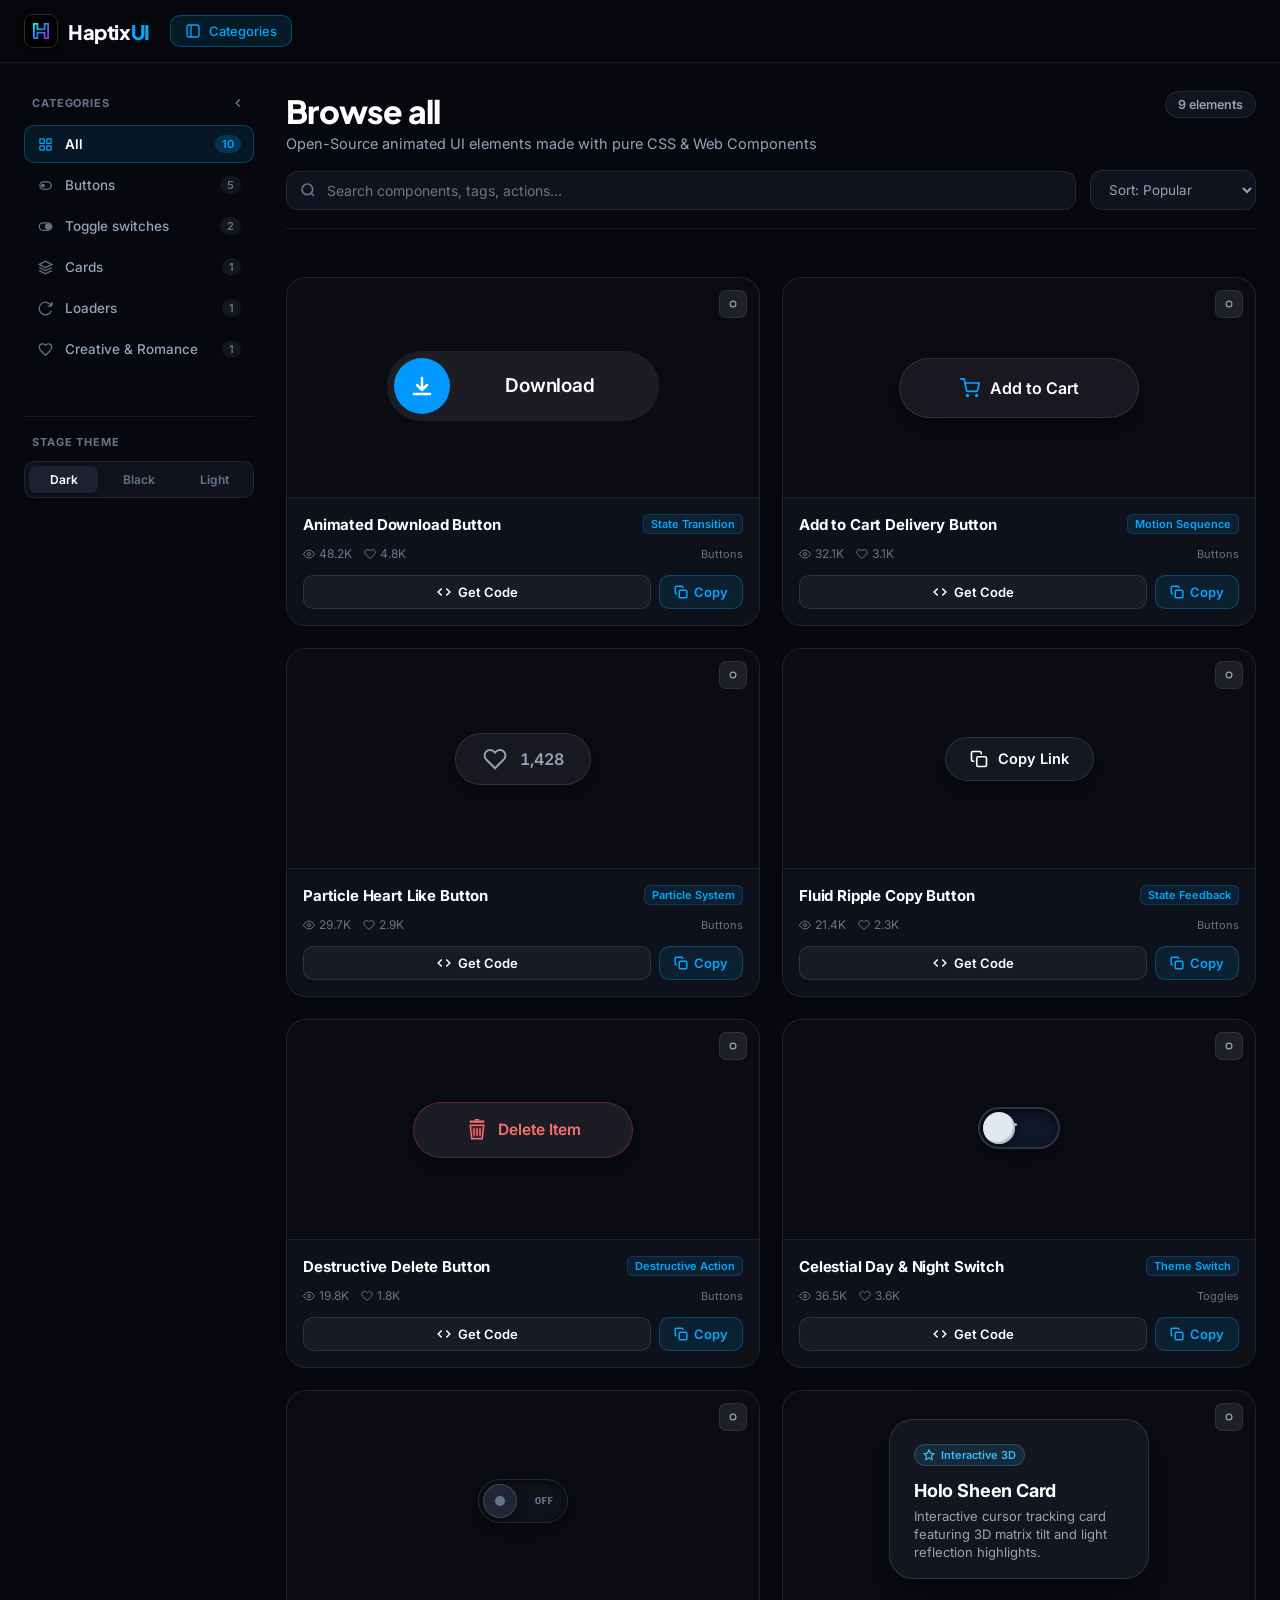
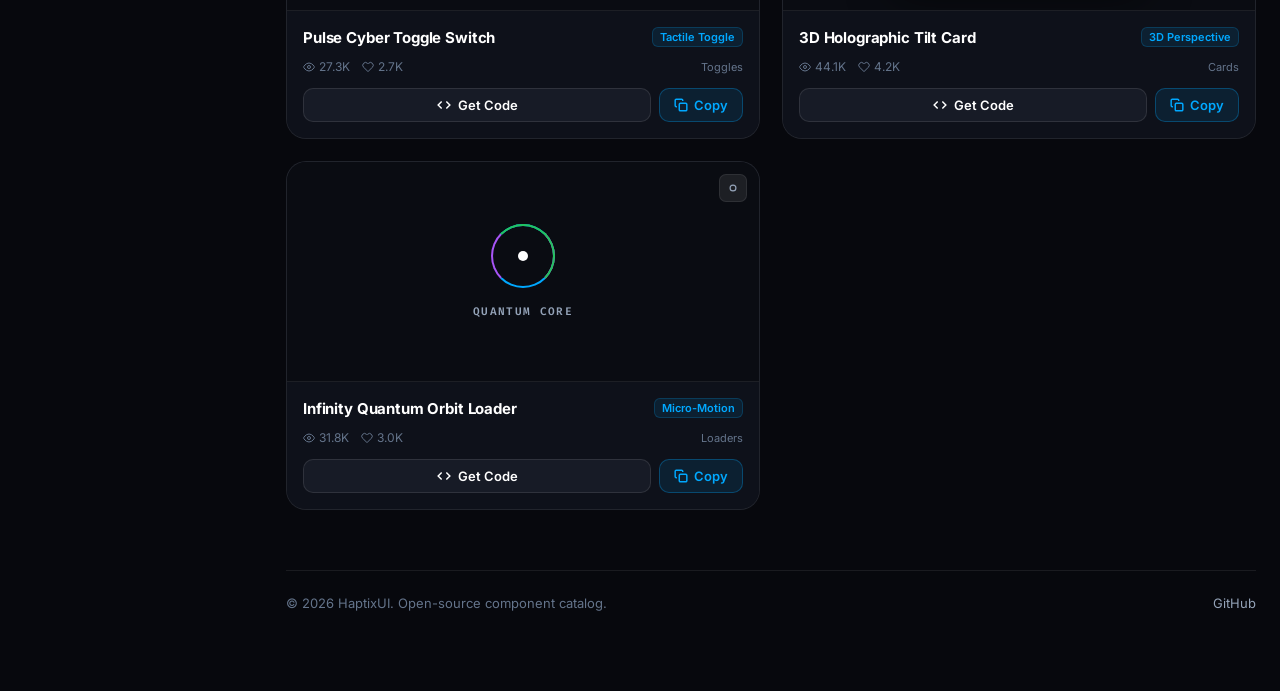
==== index.html @ 9272fff5 "Add String Confession component & LOVE trigger to index.html" ====
<!DOCTYPE html>
<html lang="en">
<head>
  <meta charset="UTF-8">
  <meta name="viewport" content="width=1280">
  <title>HaptixUI | Interactive Micro-Interactions &amp; UI Components</title>
  <meta name="description" content="Open-source production-ready micro-interactions and animated UI elements built with pure HTML, CSS, and Web Components.">

  <!-- Favicon / Brand Icon -->
  <link rel="icon" type="image/jpeg" href="haptixui_logo.jpg">
  <link rel="apple-touch-icon" href="haptixui_logo.jpg">

  <!-- Core CSS -->
  <link rel="stylesheet" href="style.css">
</head>
<body>
  <!-- App Header / Navbar with Modern Mega Dropdown -->
  <header class="app-navbar" id="appNavbar">
    <div class="nav-container">
      <!-- Left: Logo & Dropdown -->
      <div class="nav-left">
        <a href="./" class="brand-logo" aria-label="HaptixUI Home">
          <div class="logo-badge">
            <img src="haptixui_logo.jpg" alt="HaptixUI Logo" class="brand-logo-img">
          </div>
          <span class="brand-name">Haptix<span>UI</span></span>
        </a>

        <!-- Categories Sidebar Toggle Button -->
        <button class="nav-sidebar-toggle-btn active" id="sidebarToggleBtn" title="Toggle Categories Sidebar (Ctrl+B)" aria-label="Toggle Categories Sidebar" aria-pressed="true">
          <svg class="toggle-icon-sidebar" width="16" height="16" viewBox="0 0 24 24" fill="none" stroke="currentColor" stroke-width="2">
            <rect x="3" y="3" width="18" height="18" rx="3"></rect>
            <line x1="9" y1="3" x2="9" y2="21"></line>
          </svg>
          <span>Categories</span>
        </button>

      </div>
    </div>
  </header>

  <!-- Responsive App Layout (Sidebar + Main Content) -->
  <div class="app-layout" id="appLayout">
    <!-- Floating Edge Button to Unhide Categories when Sidebar is Collapsed -->
    <button class="sidebar-expand-float-btn" id="sidebarExpandFloatBtn" title="Show Categories (Ctrl+B)" aria-label="Show Categories">
      <svg width="15" height="15" viewBox="0 0 24 24" fill="none" stroke="currentColor" stroke-width="2">
        <rect x="3" y="3" width="18" height="18" rx="3"></rect>
        <line x1="9" y1="3" x2="9" y2="21"></line>
      </svg>
      <span>Categories</span>
    </button>

    <!-- Left Sidebar (Desktop Fixed Sticky / Mobile Touch Horizontal Strip) -->
    <aside class="app-sidebar" id="appSidebar">
      <div class="sidebar-sticky-wrap">
        <!-- Section: Categories Navigation with SVG Icons -->
        <div class="sidebar-section">
          <div class="sidebar-heading-row">
            <span class="sidebar-heading">CATEGORIES</span>
            <button class="sidebar-collapse-btn" id="sidebarCollapseBtn" title="Hide Sidebar (Ctrl+B)" aria-label="Hide Sidebar">
              <svg width="14" height="14" viewBox="0 0 24 24" fill="none" stroke="currentColor" stroke-width="2.5">
                <polyline points="15 18 9 12 15 6"></polyline>
              </svg>
            </button>
          </div>
          <nav class="sidebar-nav" role="tablist">
            <button class="sidebar-nav-item active" data-category="All" role="tab">
              <span class="item-icon">
                <svg width="15" height="15" viewBox="0 0 24 24" fill="none" stroke="currentColor" stroke-width="2">
                  <rect x="3" y="3" width="7" height="7" rx="1"></rect>
                  <rect x="14" y="3" width="7" height="7" rx="1"></rect>
                  <rect x="14" y="14" width="7" height="7" rx="1"></rect>
                  <rect x="3" y="14" width="7" height="7" rx="1"></rect>
                </svg>
              </span>
              <span class="item-label">All</span>
              <span class="item-count">10</span>
            </button>
            <button class="sidebar-nav-item" data-category="Buttons" role="tab">
              <span class="item-icon">
                <svg width="15" height="15" viewBox="0 0 24 24" fill="none" stroke="currentColor" stroke-width="2">
                  <rect x="3" y="6" width="18" height="12" rx="6"></rect>
                  <circle cx="8" cy="12" r="2" fill="currentColor"></circle>
                </svg>
              </span>
              <span class="item-label">Buttons</span>
              <span class="item-count">5</span>
            </button>
            <button class="sidebar-nav-item" data-category="Toggles" role="tab">
              <span class="item-icon">
                <svg width="15" height="15" viewBox="0 0 24 24" fill="none" stroke="currentColor" stroke-width="2">
                  <rect x="2" y="6" width="20" height="12" rx="6"></rect>
                  <circle cx="16" cy="12" r="4" fill="currentColor"></circle>
                </svg>
              </span>
              <span class="item-label">Toggle switches</span>
              <span class="item-count">2</span>
            </button>
            <button class="sidebar-nav-item" data-category="Cards" role="tab">
              <span class="item-icon">
                <svg width="15" height="15" viewBox="0 0 24 24" fill="none" stroke="currentColor" stroke-width="2">
                  <polygon points="12 2 2 7 12 12 22 7 12 2"></polygon>
                  <polyline points="2 17 12 22 22 17"></polyline>
                  <polyline points="2 12 12 17 22 12"></polyline>
                </svg>
              </span>
              <span class="item-label">Cards</span>
              <span class="item-count">1</span>
            </button>
            <button class="sidebar-nav-item" data-category="Loaders" role="tab">
              <span class="item-icon">
                <svg width="15" height="15" viewBox="0 0 24 24" fill="none" stroke="currentColor" stroke-width="2">
                  <path d="M21.5 2v6h-6"></path>
                  <path d="M21.34 15.57a10 10 0 1 1-.57-8.38l5.67-5.67"></path>
                </svg>
              </span>
              <span class="item-label">Loaders</span>
              <span class="item-count">1</span>
            </button>
            <button class="sidebar-nav-item" data-category="Creative" role="tab">
              <span class="item-icon">
                <svg width="15" height="15" viewBox="0 0 24 24" fill="none" stroke="currentColor" stroke-width="2">
                  <path d="M12 21.35l-1.45-1.32C5.4 15.36 2 12.28 2 8.5 2 5.42 4.42 3 7.5 3c1.74 0 3.41.81 4.5 2.09C13.09 3.81 14.76 3 16.5 3 19.58 3 22 5.42 22 8.5c0 3.78-3.4 6.86-8.55 11.54L12 21.35z"></path>
                </svg>
              </span>
              <span class="item-label">Creative &amp; Romance</span>
              <span class="item-count">1</span>
            </button>
          </nav>
        </div>

        <!-- Section: Stage Background Switcher -->
        <div class="sidebar-section">
          <div class="sidebar-heading">STAGE THEME</div>
          <div class="theme-switch-group">
            <button class="theme-pill-btn active" data-theme="dark" title="Dark Slate Stage">Dark</button>
            <button class="theme-pill-btn" data-theme="black" title="AMOLED Pitch Black Stage">Black</button>
            <button class="theme-pill-btn" data-theme="light" title="Light Canvas Stage">Light</button>
          </div>
        </div>
      </div>
    </aside>

    <!-- Main Content Area -->
    <main class="app-main">
      <!-- Browse Header -->
      <section class="browse-header">
        <div class="browse-title-row">
          <div>
            <h1 class="browse-title" id="browseCategoryTitle">Browse all</h1>
            <p class="browse-subtitle" id="browseSubtitle">Open-Source animated UI elements made with pure CSS &amp; Web Components</p>
          </div>
          <div class="browse-count-badge" id="browseCountBadge">9 elements</div>
        </div>

        <!-- Filter & Search Toolbar -->
        <div class="browse-toolbar">
          <!-- Search input with shortcut hint -->
          <div class="search-field">
            <svg class="search-icon" width="16" height="16" viewBox="0 0 24 24" fill="none" stroke="currentColor" stroke-width="2.5">
              <circle cx="11" cy="11" r="8"></circle>
              <line x1="21" y1="21" x2="16.65" y2="16.65"></line>
            </svg>
            <input 
              type="text" 
              id="searchInput" 
              class="search-input" 
              placeholder="Search components, tags, actions..."
              autocomplete="off"
            >
            <button class="search-clear-btn" id="searchClearBtn" aria-label="Clear search">×</button>
          </div>

          <!-- Sort dropdown -->
          <div class="sort-wrapper">
            <select class="sort-select" id="sortSelect" aria-label="Sort components">
              <option value="popular">Sort: Popular</option>
              <option value="name">Sort: Name A-Z</option>
              <option value="views">Sort: Most Viewed</option>
            </select>
          </div>
        </div>
      </section>

      <!-- Components Showcase Grid -->
      <section class="components-grid" id="componentsGrid" aria-label="Component gallery">
        <!-- Injected dynamically by main.js -->
      </section>

      <!-- Clean Minimal Footer -->
      <footer class="app-footer">
        <div>&copy; 2026 HaptixUI. Open-source component catalog.</div>
        <div class="footer-links">
          <a href="https://github.com/HaptixUI/haptixui" target="_blank" rel="noopener">GitHub</a>
        </div>
      </footer>
    </main>
  </div>

  <!-- Inspector Modal (Code & Live Device Preview) -->
  <div class="modal-backdrop" id="modalBackdrop" role="dialog" aria-modal="true" aria-labelledby="modalTitle">
    <div class="modal-dialog">
      <div class="modal-header">
        <div class="modal-title-box">
          <h2 class="modal-title" id="modalTitle">Component Name</h2>
          <span class="comp-badge" id="modalBadge">Interactive</span>
        </div>
        <button class="modal-close" id="modalCloseBtn" aria-label="Close modal">
          <svg width="18" height="18" viewBox="0 0 24 24" fill="none" stroke="currentColor" stroke-width="2.5">
            <line x1="18" y1="6" x2="6" y2="18"></line>
            <line x1="6" y1="6" x2="18" y2="18"></line>
          </svg>
        </button>
      </div>

      <div class="modal-content-grid">
        <!-- Left: Interactive Preview Canvas -->
        <div class="modal-preview-pane">
          <div style="position: absolute; top: 16px; left: 20px; display: flex; gap: 8px;">
            <button class="stage-btn" id="modalStageThemeBtn" title="Toggle Canvas Background (Dark / Light)">
              <svg width="15" height="15" viewBox="0 0 24 24" fill="none" stroke="currentColor" stroke-width="2">
                <circle cx="12" cy="12" r="5"></circle>
              </svg>
            </button>
          </div>

          <div class="modal-preview-stage" id="modalPreviewStage">
            <!-- Dynamic Component Placed Here -->
          </div>
        </div>

        <!-- Right: Code Tabs & Copy Action -->
        <div class="modal-code-pane">
          <div class="modal-tabs">
            <div class="tab-list">
              <button class="tab-btn active" data-tab="html">HTML</button>
              <button class="tab-btn" data-tab="css">CSS</button>
              <button class="tab-btn" data-tab="js">JS</button>
            </div>
            <button class="code-copy-action" id="modalCopyBtn">
              <svg width="14" height="14" viewBox="0 0 24 24" fill="none" stroke="currentColor" stroke-width="2.5">
                <rect x="9" y="9" width="13" height="13" rx="2" ry="2"></rect>
                <path d="M5 15H4a2 2 0 0 1-2-2V4a2 2 0 0 1 2-2h9a2 2 0 0 1 2 2v1"></path>
              </svg>
              <span>Copy Code</span>
            </button>
          </div>

          <div class="modal-code-body">
            <pre><code id="modalCodeSnippet"></code></pre>
          </div>
        </div>
      </div>
    </div>
  </div>

  <!-- Toast Notification -->
  <div class="toast-msg" id="toast">
    <svg width="18" height="18" viewBox="0 0 24 24" fill="none" stroke="#10b981" stroke-width="2.5">
      <polyline points="20 6 9 17 4 12"></polyline>
    </svg>
    <span id="toastText">Code copied to clipboard!</span>
  </div>

  <!-- Scripts -->
  <script type="module" src="components.js"></script>
  <script type="module" src="main.js"></script>
</body>
</html>
---- style.css ----
/* ==========================================================================
   HAPTIXUI - DESIGN SYSTEM & COMPONENT LIBRARY
   Modern Architectural Aesthetic with Responsive Micro-Interactions
   ========================================================================== */

@import url('https://fonts.googleapis.com/css2?family=Fira+Code:wght@400;500;600&family=Inter:wght@400;500;600;700&family=Plus+Jakarta+Sans:wght@700;800&display=swap');
@import url('components.css');

:root {
  --bg-dark: #07080d;
  --bg-card: #0e111a;
  --bg-card-hover: #131724;
  --bg-stage-dark: #0a0c12;
  --bg-stage-black: #000000;
  --border-subtle: rgba(255, 255, 255, 0.08);
  --border-glow: rgba(0, 168, 255, 0.35);
  --accent-cyan: #00a8ff;
  --accent-purple: #a855f7;
  --accent-rose: #ff2a6d;
  --accent-emerald: #10b981;
  --text-primary: #f8fafc;
  --text-secondary: #94a3b8;
  --text-muted: #64748b;
  --font-main: 'Inter', -apple-system, BlinkMacSystemFont, sans-serif;
  --font-display: 'Plus Jakarta Sans', sans-serif;
  --font-code: 'Fira Code', monospace;
  --ease: cubic-bezier(0.4, 0, 0.2, 1);
  --spring: cubic-bezier(0.34, 1.56, 0.64, 1);
}

* {
  box-sizing: border-box;
  margin: 0;
  padding: 0;
}

/* Custom Clean Scrollbar */
html {
  scrollbar-width: thin;
  scrollbar-color: rgba(255, 255, 255, 0.18) var(--bg-dark);
}

::-webkit-scrollbar {
  width: 8px;
  height: 8px;
}

::-webkit-scrollbar-track {
  background: var(--bg-dark);
}

::-webkit-scrollbar-thumb {
  background: rgba(255, 255, 255, 0.18);
  border-radius: 9999px;
  border: 2px solid var(--bg-dark);
}

::-webkit-scrollbar-thumb:hover {
  background: var(--accent-cyan);
}

body {
  background-color: var(--bg-dark);
  color: var(--text-primary);
  font-family: var(--font-main);
  min-height: 100vh;
  min-width: 1200px;
  -webkit-font-smoothing: antialiased;
  -moz-osx-font-smoothing: grayscale;
  overflow-x: auto;
}

/* --------------------------------------------------------------------------
   NAVBAR & MEGA MENU
   -------------------------------------------------------------------------- */
.app-navbar {
  position: sticky;
  top: 0;
  z-index: 100;
  background: rgba(7, 8, 13, 0.92);
  backdrop-filter: blur(16px);
  border-bottom: 1px solid var(--border-subtle);
  width: 100%;
}

.nav-container {
  max-width: 1440px;
  margin: 0 auto;
  padding: 14px 24px;
  display: flex;
  align-items: center;
}

.nav-left {
  display: flex;
  align-items: center;
  gap: 20px;
}

.brand-logo {
  display: flex;
  align-items: center;
  gap: 10px;
  text-decoration: none;
  color: var(--text-primary);
}

.logo-badge {
  width: 34px;
  height: 34px;
  border-radius: 9px;
  background: #000000;
  border: 1.5px solid rgba(255, 255, 255, 0.18);
  display: flex;
  align-items: center;
  justify-content: center;
  overflow: hidden;
  box-shadow: 0 4px 14px rgba(0, 0, 0, 0.6);
}

.brand-logo-img {
  width: 100%;
  height: 100%;
  object-fit: cover;
  display: block;
}

.brand-name {
  font-family: var(--font-display);
  font-size: 20px;
  font-weight: 800;
  letter-spacing: -0.02em;
}

.brand-name span {
  color: var(--accent-cyan);
}

/* Mega Menu Dropdown Trigger */
.mega-menu-wrapper {
  position: relative;
}



/* Navbar Categories Sidebar Toggle Button */
.nav-sidebar-toggle-btn {
  display: inline-flex;
  align-items: center;
  gap: 8px;
  background: rgba(255, 255, 255, 0.04);
  border: 1px solid var(--border-subtle);
  border-radius: 10px;
  padding: 7px 14px;
  color: var(--text-secondary);
  font-family: inherit;
  font-size: 13px;
  font-weight: 500;
  cursor: pointer;
  transition: all 0.2s ease;
}

.nav-sidebar-toggle-btn:hover {
  background: rgba(255, 255, 255, 0.08);
  color: #ffffff;
  border-color: rgba(255, 255, 255, 0.18);
}

.nav-sidebar-toggle-btn.active {
  background: rgba(0, 168, 255, 0.12);
  border-color: rgba(0, 168, 255, 0.35);
  color: var(--accent-cyan);
}

.nav-sidebar-toggle-btn svg {
  color: currentColor;
}

/* --------------------------------------------------------------------------
   RESPONSIVE TWO-COLUMN APP LAYOUT & STICKY SIDEBAR
   -------------------------------------------------------------------------- */
.app-layout {
  max-width: 1440px;
  margin: 0 auto;
  padding: 28px 24px 80px 24px;
  display: flex;
  gap: 32px;
  align-items: flex-start;
  position: relative;
  transition: padding 0.28s var(--ease);
}

/* Left Sticky Sidebar - LOCKED STICKY AS USER SCROLLS */
.app-sidebar {
  width: 230px;
  flex-shrink: 0;
  position: sticky;
  top: 76px;
  align-self: flex-start;
  max-height: calc(100vh - 90px);
  overflow-y: auto;
  overflow-x: hidden;
  scrollbar-width: thin;
  scrollbar-color: rgba(255, 255, 255, 0.12) transparent;
  z-index: 50;
  transition: width 0.28s var(--ease), opacity 0.22s var(--ease), transform 0.28s var(--ease), margin 0.28s var(--ease);
}

.app-sidebar::-webkit-scrollbar {
  width: 4px;
}

.app-sidebar::-webkit-scrollbar-thumb {
  background: rgba(255, 255, 255, 0.12);
  border-radius: 4px;
}

/* Collapsed State for Left Sidebar */
.app-layout.sidebar-collapsed .app-sidebar {
  width: 0;
  opacity: 0;
  visibility: hidden;
  transform: translateX(-16px);
  margin-right: -32px;
  pointer-events: none;
  overflow: hidden;
}

/* Floating Expand Button when Sidebar is Collapsed */
.sidebar-expand-float-btn {
  position: fixed;
  left: 20px;
  bottom: 24px;
  display: none;
  align-items: center;
  gap: 8px;
  background: #11141e;
  border: 1px solid rgba(0, 168, 255, 0.35);
  box-shadow: 0 10px 25px rgba(0, 0, 0, 0.75);
  color: var(--accent-cyan);
  padding: 9px 16px;
  border-radius: 9999px;
  font-family: inherit;
  font-size: 13px;
  font-weight: 600;
  cursor: pointer;
  z-index: 90;
  transition: all 0.2s ease;
  backdrop-filter: blur(12px);
}

.sidebar-expand-float-btn:hover {
  background: rgba(0, 168, 255, 0.15);
  border-color: var(--accent-cyan);
  transform: translateY(-2px);
  box-shadow: 0 14px 30px rgba(0, 0, 0, 0.85);
}

.app-layout.sidebar-collapsed .sidebar-expand-float-btn {
  display: inline-flex;
  animation: fadeInFloat 0.25s ease forwards;
}

@keyframes fadeInFloat {
  from {
    opacity: 0;
    transform: translateY(8px);
  }
  to {
    opacity: 1;
    transform: translateY(0);
  }
}

.sidebar-sticky-wrap {
  display: flex;
  flex-direction: column;
  gap: 24px;
}

.sidebar-section {
  display: flex;
  flex-direction: column;
}

.sidebar-section:not(:first-child) {
  margin-top: 24px;
  padding-top: 18px;
  border-top: 1px solid var(--border-subtle);
}

.sidebar-heading {
  font-size: 11px;
  font-weight: 700;
  letter-spacing: 0.08em;
  color: var(--text-muted);
  display: block;
  margin-bottom: 12px;
  padding: 0 4px 0 8px;
  text-transform: uppercase;
}

.sidebar-heading-row {
  display: flex;
  align-items: center;
  justify-content: space-between;
  margin-bottom: 10px;
  padding: 0 4px 0 0;
}

.sidebar-heading-row .sidebar-heading {
  margin-bottom: 0;
}

.sidebar-collapse-btn {
  display: flex;
  align-items: center;
  justify-content: center;
  width: 24px;
  height: 24px;
  border-radius: 6px;
  background: transparent;
  border: 1px solid transparent;
  color: var(--text-muted);
  cursor: pointer;
  transition: all 0.18s ease;
}

.sidebar-collapse-btn:hover {
  background: rgba(255, 255, 255, 0.08);
  color: #ffffff;
  border-color: rgba(255, 255, 255, 0.12);
}

.sidebar-nav {
  display: flex;
  flex-direction: column;
  gap: 3px;
}

.sidebar-nav-item {
  display: flex;
  align-items: center;
  gap: 12px;
  padding: 9px 12px;
  border-radius: 10px;
  background: transparent;
  border: 1px solid transparent;
  color: var(--text-secondary);
  font-family: inherit;
  font-size: 13.5px;
  font-weight: 500;
  cursor: pointer;
  text-align: left;
  transition: all 0.18s ease;
  width: 100%;
}

.sidebar-nav-item:hover {
  background: rgba(255, 255, 255, 0.04);
  color: #ffffff;
}

.sidebar-nav-item.active {
  background: rgba(0, 168, 255, 0.1);
  border-color: rgba(0, 168, 255, 0.3);
  color: #ffffff;
  font-weight: 600;
}

.sidebar-nav-item .item-icon {
  display: flex;
  align-items: center;
  justify-content: center;
  width: 16px;
  color: var(--text-muted);
}

.sidebar-nav-item.active .item-icon {
  color: var(--accent-cyan);
}

.item-label {
  flex: 1;
}

.item-count {
  font-size: 11px;
  font-weight: 600;
  background: rgba(255, 255, 255, 0.06);
  color: var(--text-muted);
  padding: 2px 7px;
  border-radius: 9999px;
}

.sidebar-nav-item.active .item-count {
  background: rgba(0, 168, 255, 0.2);
  color: var(--accent-cyan);
}

/* Stage Theme Switcher Group */
.theme-switch-group {
  display: flex;
  gap: 6px;
  padding: 4px;
  background: #10131d;
  border: 1px solid var(--border-subtle);
  border-radius: 10px;
}

.theme-pill-btn {
  flex: 1;
  padding: 6px 8px;
  background: transparent;
  border: none;
  border-radius: 7px;
  color: var(--text-muted);
  font-family: inherit;
  font-size: 12px;
  font-weight: 600;
  cursor: pointer;
  transition: all 0.18s ease;
}

.theme-pill-btn:hover {
  color: #ffffff;
}

.theme-pill-btn.active {
  background: #1c2130;
  color: #ffffff;
  box-shadow: 0 2px 6px rgba(0, 0, 0, 0.3);
}

/* --------------------------------------------------------------------------
   MAIN CATALOG AREA
   -------------------------------------------------------------------------- */
.app-main {
  flex: 1;
  min-width: 0;
  display: flex;
  flex-direction: column;
}

/* Header Area */
.browse-header {
  margin-bottom: 24px;
}

.browse-title-row {
  display: flex;
  align-items: flex-start;
  justify-content: space-between;
  gap: 16px;
  margin-bottom: 18px;
}

.browse-title {
  font-family: var(--font-display);
  font-size: 32px;
  font-weight: 800;
  color: #ffffff;
  letter-spacing: -0.02em;
}

.browse-subtitle {
  font-size: 14.5px;
  color: var(--text-secondary);
  margin-top: 4px;
}

.browse-count-badge {
  font-size: 12.5px;
  font-weight: 600;
  color: var(--text-secondary);
  background: #11141e;
  border: 1px solid var(--border-subtle);
  padding: 5px 12px;
  border-radius: 9999px;
  white-space: nowrap;
}

/* Filter Toolbar */
.browse-toolbar {
  display: flex;
  align-items: center;
  gap: 14px;
  padding-bottom: 18px;
  border-bottom: 1px solid var(--border-subtle);
}

.search-field {
  flex: 1;
  position: relative;
  display: flex;
  align-items: center;
}

.search-icon {
  position: absolute;
  left: 14px;
  color: var(--text-muted);
  pointer-events: none;
}

.search-input {
  width: 100%;
  padding: 10px 38px 10px 40px;
  background: #10131d;
  border: 1px solid var(--border-subtle);
  border-radius: 12px;
  color: #ffffff;
  font-family: inherit;
  font-size: 14px;
  outline: none;
  transition: all 0.2s ease;
}

.search-input:focus {
  border-color: var(--accent-cyan);
  background: #131724;
}

.search-clear-btn {
  position: absolute;
  right: 12px;
  background: transparent;
  border: none;
  color: var(--text-muted);
  font-size: 18px;
  cursor: pointer;
  display: none;
}

.search-clear-btn.visible {
  display: block;
}

.sort-select {
  background: #10131d;
  border: 1px solid var(--border-subtle);
  color: var(--text-secondary);
  font-family: inherit;
  font-size: 13.5px;
  padding: 10px 14px;
  border-radius: 12px;
  outline: none;
  cursor: pointer;
  transition: all 0.2s ease;
}

.sort-select:hover,
.sort-select:focus {
  border-color: rgba(255, 255, 255, 0.2);
  color: #ffffff;
}

/* --------------------------------------------------------------------------
   COMPONENTS GRID & CARDS
   -------------------------------------------------------------------------- */
.components-grid {
  display: grid;
  grid-template-columns: repeat(auto-fill, minmax(320px, 1fr));
  gap: 22px;
  margin-top: 24px;
}

/* Component Card */
.comp-card {
  background: var(--bg-card);
  border: 1px solid var(--border-subtle);
  border-radius: 20px;
  overflow: hidden;
  display: flex;
  flex-direction: column;
  transition: border-color 0.25s ease, transform 0.25s ease, box-shadow 0.25s ease;
}

.comp-card:hover {
  border-color: rgba(0, 168, 255, 0.35);
  transform: translateY(-3px);
  box-shadow: 0 16px 36px rgba(0, 0, 0, 0.6);
}

/* Live Stage */
.comp-stage {
  position: relative;
  height: 220px;
  display: flex;
  align-items: center;
  justify-content: center;
  background: var(--bg-stage-dark);
  border-bottom: 1px solid var(--border-subtle);
  overflow: hidden;
  transition: background 0.3s ease;
}

.comp-stage.stage-black {
  background: var(--bg-stage-black);
}

.comp-stage.stage-light {
  background: #ffffff;
}

.comp-stage-tools {
  position: absolute;
  top: 12px;
  right: 12px;
  display: flex;
  gap: 6px;
  z-index: 10;
}

.stage-theme-btn {
  width: 28px;
  height: 28px;
  border-radius: 7px;
  background: rgba(255, 255, 255, 0.08);
  border: 1px solid rgba(255, 255, 255, 0.08);
  color: var(--text-secondary);
  display: flex;
  align-items: center;
  justify-content: center;
  cursor: pointer;
  transition: all 0.2s ease;
}

.stage-theme-btn:hover {
  background: rgba(255, 255, 255, 0.16);
  color: #ffffff;
}

/* Card Body & Details */
.comp-body {
  padding: 16px;
  display: flex;
  flex-direction: column;
  gap: 12px;
  background: var(--bg-card);
}

.comp-info-top {
  display: flex;
  align-items: center;
  justify-content: space-between;
  gap: 8px;
}

.comp-title {
  font-size: 15px;
  font-weight: 700;
  color: #ffffff;
  letter-spacing: -0.01em;
}

.comp-badge {
  font-size: 11px;
  font-weight: 600;
  color: var(--accent-cyan);
  background: rgba(0, 168, 255, 0.1);
  border: 1px solid rgba(0, 168, 255, 0.2);
  padding: 2px 7px;
  border-radius: 6px;
  white-space: nowrap;
}

/* Stats Row: Views & Likes */
.comp-stats-row {
  display: flex;
  align-items: center;
  justify-content: space-between;
  font-size: 12px;
  color: var(--text-muted);
}

.comp-stats-left {
  display: flex;
  align-items: center;
  gap: 12px;
}

.stat-item {
  display: flex;
  align-items: center;
  gap: 4px;
}

/* Action Buttons Row */
.comp-actions-row {
  display: grid;
  grid-template-columns: 1fr auto;
  gap: 8px;
  margin-top: 2px;
}

.btn-get-code {
  display: flex;
  align-items: center;
  justify-content: center;
  gap: 7px;
  background: #171b26;
  border: 1px solid rgba(255, 255, 255, 0.1);
  border-radius: 10px;
  padding: 8px 12px;
  color: #ffffff;
  font-family: inherit;
  font-size: 13px;
  font-weight: 600;
  cursor: pointer;
  transition: all 0.2s ease;
}

.btn-get-code:hover {
  background: #1f2536;
  border-color: rgba(0, 168, 255, 0.4);
}

.btn-quick-copy {
  display: flex;
  align-items: center;
  justify-content: center;
  gap: 6px;
  background: rgba(0, 168, 255, 0.1);
  border: 1px solid rgba(0, 168, 255, 0.3);
  border-radius: 10px;
  padding: 8px 14px;
  color: var(--accent-cyan);
  font-family: inherit;
  font-size: 13px;
  font-weight: 600;
  cursor: pointer;
  transition: all 0.2s ease;
}

.btn-quick-copy:hover {
  background: var(--accent-cyan);
  color: #ffffff;
}

.btn-quick-copy.copied {
  background: rgba(16, 185, 129, 0.2);
  border-color: var(--accent-emerald);
  color: var(--accent-emerald);
}

/* --------------------------------------------------------------------------
   FOOTER
   -------------------------------------------------------------------------- */
.app-footer {
  margin-top: 60px;
  padding-top: 24px;
  border-top: 1px solid var(--border-subtle);
  display: flex;
  align-items: center;
  justify-content: space-between;
  font-size: 13px;
  color: var(--text-muted);
}

.footer-links {
  display: flex;
  gap: 18px;
}

.footer-links a {
  color: var(--text-secondary);
  text-decoration: none;
  transition: color 0.2s ease;
}

.footer-links a:hover {
  color: #ffffff;
}

/* --------------------------------------------------------------------------
   INSPECTOR CODE MODAL
   -------------------------------------------------------------------------- */
.modal-backdrop {
  position: fixed;
  inset: 0;
  background: rgba(0, 0, 0, 0.88);
  backdrop-filter: blur(12px);
  z-index: 999;
  display: flex;
  align-items: center;
  justify-content: center;
  padding: 20px;
  opacity: 0;
  visibility: hidden;
  transition: all 0.25s var(--ease);
}

.modal-backdrop.open {
  opacity: 1;
  visibility: visible;
}

.modal-dialog {
  background: #0d0f17;
  border: 1px solid rgba(255, 255, 255, 0.12);
  border-radius: 24px;
  width: 100%;
  max-width: 960px;
  max-height: 90vh;
  display: flex;
  flex-direction: column;
  overflow: hidden;
  box-shadow: 0 30px 80px rgba(0, 0, 0, 0.95);
  transform: scale(0.96);
  transition: transform 0.25s var(--spring);
}

.modal-backdrop.open .modal-dialog {
  transform: scale(1);
}

.modal-header {
  display: flex;
  align-items: center;
  justify-content: space-between;
  padding: 18px 24px;
  border-bottom: 1px solid var(--border-subtle);
}

.modal-title-box {
  display: flex;
  align-items: center;
  gap: 10px;
}

.modal-title {
  font-size: 18px;
  font-weight: 700;
  color: #ffffff;
}

.modal-close {
  background: transparent;
  border: none;
  color: var(--text-muted);
  cursor: pointer;
  padding: 4px;
  border-radius: 8px;
  display: flex;
  align-items: center;
  justify-content: center;
}

.modal-close:hover {
  color: #ffffff;
}

.modal-content-grid {
  display: grid;
  grid-template-columns: 1fr 1.3fr;
  flex: 1;
  min-height: 480px;
  overflow: hidden;
}

.modal-preview-pane {
  background: var(--bg-stage-dark);
  border-right: 1px solid var(--border-subtle);
  position: relative;
  display: flex;
  align-items: center;
  justify-content: center;
  padding: 40px 20px;
}

.modal-preview-pane.stage-light {
  background: #ffffff;
}

.stage-btn {
  background: rgba(255, 255, 255, 0.08);
  border: 1px solid rgba(255, 255, 255, 0.1);
  color: #ffffff;
  padding: 6px;
  border-radius: 8px;
  cursor: pointer;
}

.modal-code-pane {
  display: flex;
  flex-direction: column;
  background: #090b10;
  min-height: 0;
}

.modal-tabs {
  display: flex;
  align-items: center;
  justify-content: space-between;
  padding: 12px 18px;
  border-bottom: 1px solid var(--border-subtle);
  background: #0d0f17;
}

.tab-list {
  display: flex;
  gap: 6px;
}

.tab-btn {
  background: transparent;
  border: none;
  color: var(--text-muted);
  font-family: var(--font-code);
  font-size: 12px;
  font-weight: 600;
  padding: 6px 12px;
  border-radius: 7px;
  cursor: pointer;
  transition: all 0.18s ease;
}

.tab-btn:hover {
  color: #ffffff;
}

.tab-btn.active {
  background: rgba(0, 168, 255, 0.15);
  color: var(--accent-cyan);
}

.code-copy-action {
  display: flex;
  align-items: center;
  gap: 6px;
  background: var(--accent-cyan);
  border: none;
  color: #ffffff;
  font-family: inherit;
  font-size: 12.5px;
  font-weight: 600;
  padding: 6px 12px;
  border-radius: 8px;
  cursor: pointer;
  transition: opacity 0.2s ease;
}

.code-copy-action:hover {
  opacity: 0.9;
}

.modal-code-body {
  flex: 1;
  overflow: auto;
  padding: 18px;
  background: #08090e;
}

.modal-code-body pre {
  margin: 0;
  font-family: var(--font-code);
  font-size: 12.5px;
  line-height: 1.6;
  color: #cbd5e1;
}

/* Toast Message */
.toast-msg {
  position: fixed;
  bottom: 24px;
  right: 24px;
  background: #11141e;
  border: 1px solid rgba(16, 185, 129, 0.4);
  padding: 12px 20px;
  border-radius: 12px;
  display: flex;
  align-items: center;
  gap: 10px;
  color: #ffffff;
  font-size: 14px;
  font-weight: 500;
  box-shadow: 0 16px 36px rgba(0, 0, 0, 0.8);
  opacity: 0;
  transform: translateY(20px);
  pointer-events: none;
  transition: all 0.25s var(--spring);
  z-index: 2000;
}

.toast-msg.show {
  opacity: 1;
  transform: translateY(0);
}

/* --------------------------------------------------------------------------
   RESPONSIVENESS ACROSS ALL DEVICES (PHONES, TABLETS, DESKTOPS)
   -------------------------------------------------------------------------- */

/* Large Screens when sidebar is collapsed */
.app-layout.sidebar-collapsed .components-grid {
  grid-template-columns: repeat(auto-fill, minmax(320px, 1fr));
}

/* Permanent Desktop Layout Across All Screens */
.components-grid {
  grid-template-columns: repeat(auto-fill, minmax(320px, 1fr));
}
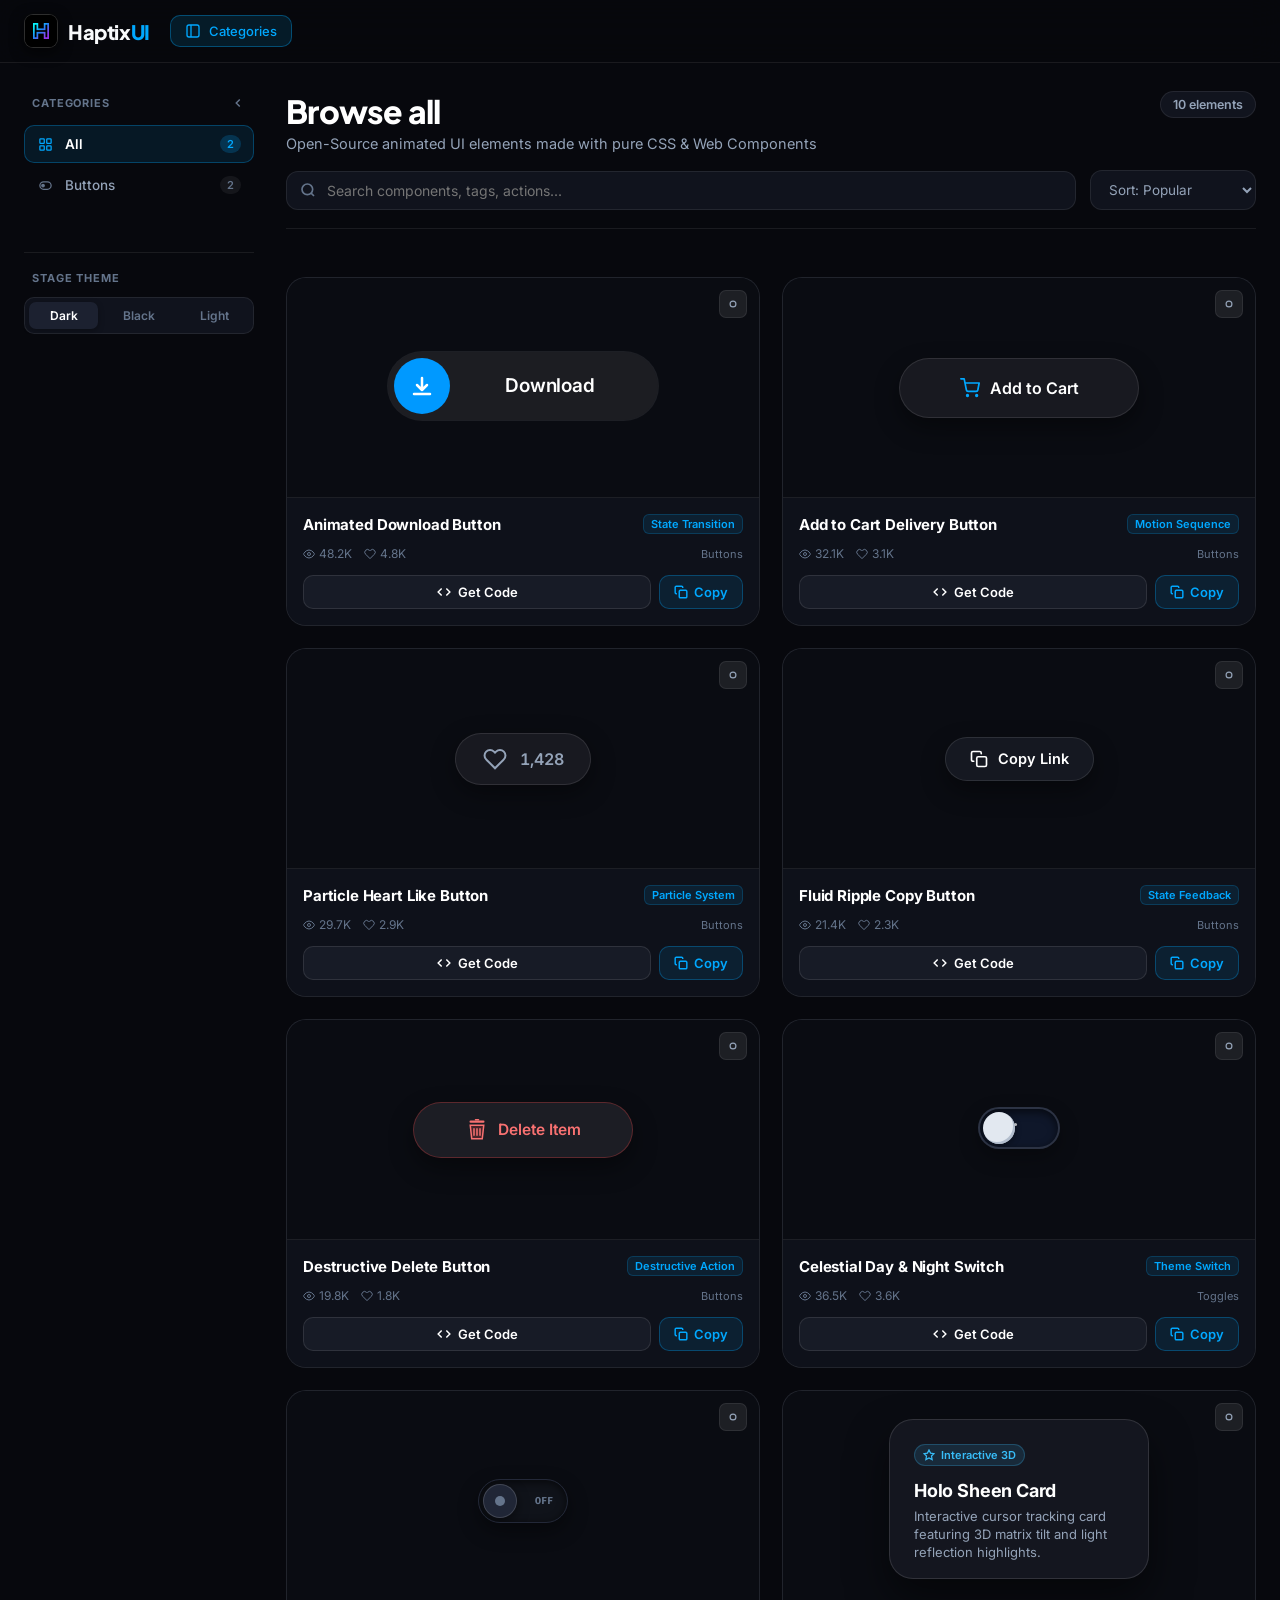
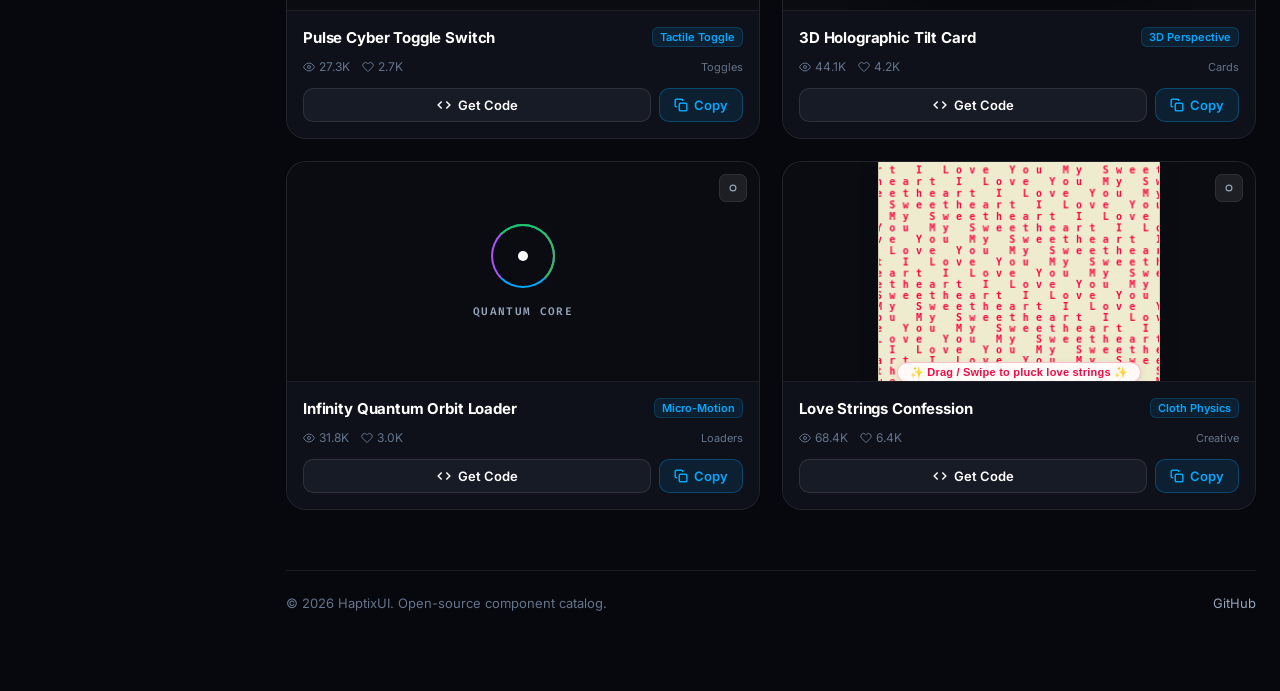
==== commit 883ed9a8: "Add String Confession component & LOVE trigger to index.html" ====
--- a/index.html
+++ b/index.html
@@ -74,7 +74,7 @@
                 </svg>
               </span>
               <span class="item-label">All</span>
-              <span class="item-count">10</span>
+              <span class="item-count">2</span>
             </button>
             <button class="sidebar-nav-item" data-category="Buttons" role="tab">
               <span class="item-icon">
@@ -84,47 +84,7 @@
                 </svg>
               </span>
               <span class="item-label">Buttons</span>
-              <span class="item-count">5</span>
-            </button>
-            <button class="sidebar-nav-item" data-category="Toggles" role="tab">
-              <span class="item-icon">
-                <svg width="15" height="15" viewBox="0 0 24 24" fill="none" stroke="currentColor" stroke-width="2">
-                  <rect x="2" y="6" width="20" height="12" rx="6"></rect>
-                  <circle cx="16" cy="12" r="4" fill="currentColor"></circle>
-                </svg>
-              </span>
-              <span class="item-label">Toggle switches</span>
               <span class="item-count">2</span>
-            </button>
-            <button class="sidebar-nav-item" data-category="Cards" role="tab">
-              <span class="item-icon">
-                <svg width="15" height="15" viewBox="0 0 24 24" fill="none" stroke="currentColor" stroke-width="2">
-                  <polygon points="12 2 2 7 12 12 22 7 12 2"></polygon>
-                  <polyline points="2 17 12 22 22 17"></polyline>
-                  <polyline points="2 12 12 17 22 12"></polyline>
-                </svg>
-              </span>
-              <span class="item-label">Cards</span>
-              <span class="item-count">1</span>
-            </button>
-            <button class="sidebar-nav-item" data-category="Loaders" role="tab">
-              <span class="item-icon">
-                <svg width="15" height="15" viewBox="0 0 24 24" fill="none" stroke="currentColor" stroke-width="2">
-                  <path d="M21.5 2v6h-6"></path>
-                  <path d="M21.34 15.57a10 10 0 1 1-.57-8.38l5.67-5.67"></path>
-                </svg>
-              </span>
-              <span class="item-label">Loaders</span>
-              <span class="item-count">1</span>
-            </button>
-            <button class="sidebar-nav-item" data-category="Creative" role="tab">
-              <span class="item-icon">
-                <svg width="15" height="15" viewBox="0 0 24 24" fill="none" stroke="currentColor" stroke-width="2">
-                  <path d="M12 21.35l-1.45-1.32C5.4 15.36 2 12.28 2 8.5 2 5.42 4.42 3 7.5 3c1.74 0 3.41.81 4.5 2.09C13.09 3.81 14.76 3 16.5 3 19.58 3 22 5.42 22 8.5c0 3.78-3.4 6.86-8.55 11.54L12 21.35z"></path>
-                </svg>
-              </span>
-              <span class="item-label">Creative &amp; Romance</span>
-              <span class="item-count">1</span>
             </button>
           </nav>
         </div>
@@ -150,7 +110,7 @@
             <h1 class="browse-title" id="browseCategoryTitle">Browse all</h1>
             <p class="browse-subtitle" id="browseSubtitle">Open-Source animated UI elements made with pure CSS &amp; Web Components</p>
           </div>
-          <div class="browse-count-badge" id="browseCountBadge">9 elements</div>
+          <div class="browse-count-badge" id="browseCountBadge">2 elements</div>
         </div>
 
         <!-- Filter & Search Toolbar -->
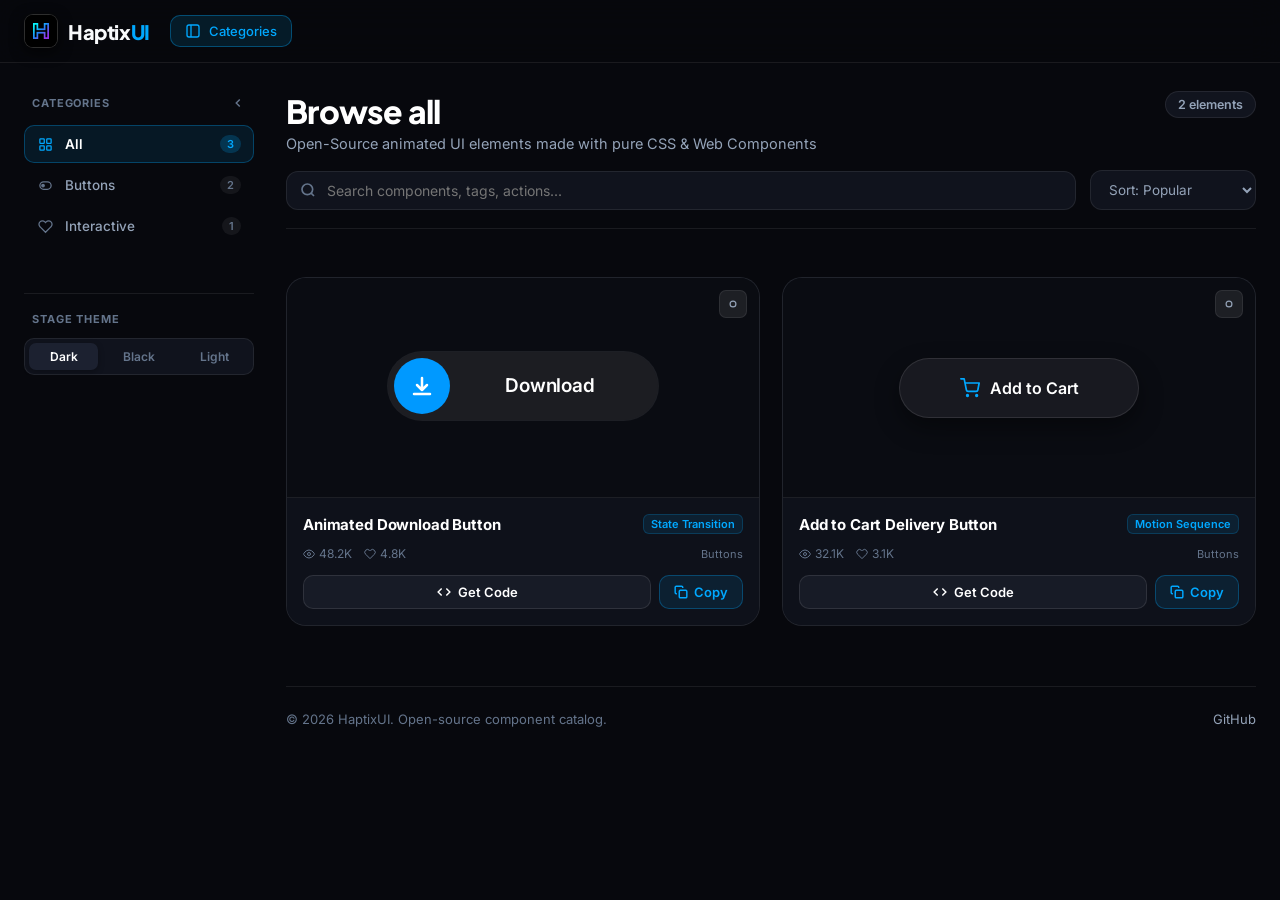
==== commit 2d48f6f1: "Add String Confession component & LOVE trigger to index.html" ====
--- a/index.html
+++ b/index.html
@@ -74,7 +74,7 @@
                 </svg>
               </span>
               <span class="item-label">All</span>
-              <span class="item-count">2</span>
+              <span class="item-count">3</span>
             </button>
             <button class="sidebar-nav-item" data-category="Buttons" role="tab">
               <span class="item-icon">
@@ -86,6 +86,15 @@
               <span class="item-label">Buttons</span>
               <span class="item-count">2</span>
             </button>
+            <button class="sidebar-nav-item" data-category="Interactive" role="tab">
+              <span class="item-icon">
+                <svg width="15" height="15" viewBox="0 0 24 24" fill="none" stroke="currentColor" stroke-width="2">
+                  <path d="M20.84 4.61a5.5 5.5 0 0 0-7.78 0L12 5.67l-1.06-1.06a5.5 5.5 0 0 0-7.78 7.78l1.06 1.06L12 21.23l7.78-7.78 1.06-1.06a5.5 5.5 0 0 0 0-7.78z"></path>
+                </svg>
+              </span>
+              <span class="item-label">Interactive</span>
+              <span class="item-count">1</span>
+            </button>
           </nav>
         </div>
 
@@ -110,7 +119,7 @@
             <h1 class="browse-title" id="browseCategoryTitle">Browse all</h1>
             <p class="browse-subtitle" id="browseSubtitle">Open-Source animated UI elements made with pure CSS &amp; Web Components</p>
           </div>
-          <div class="browse-count-badge" id="browseCountBadge">2 elements</div>
+          <div class="browse-count-badge" id="browseCountBadge">3 elements</div>
         </div>
 
         <!-- Filter & Search Toolbar -->
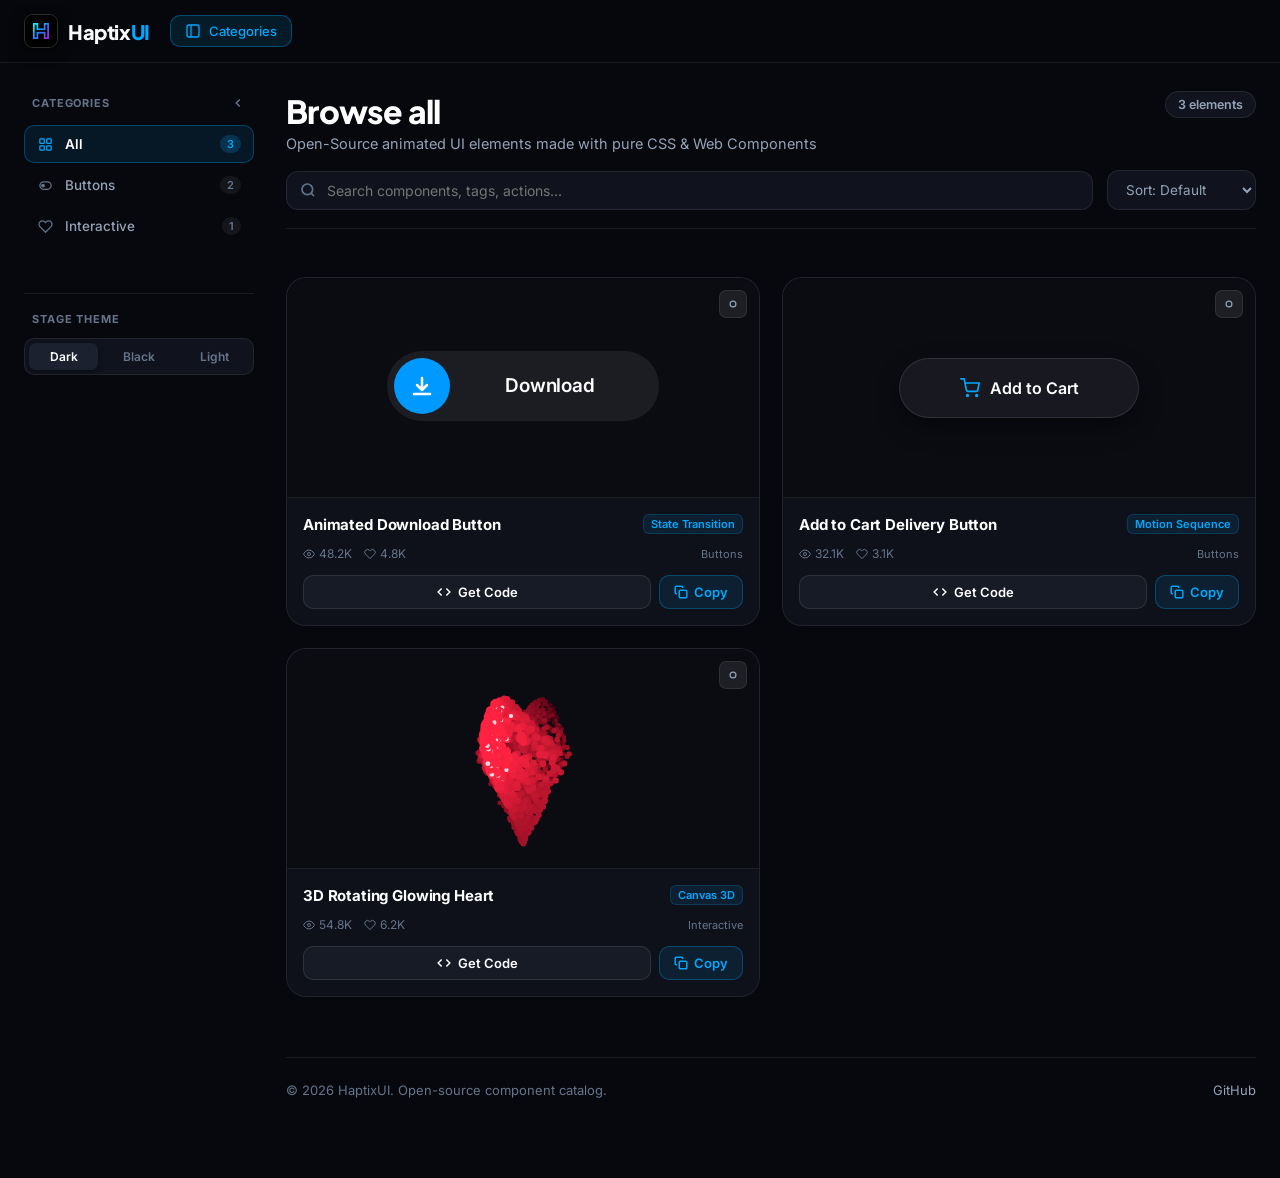
==== commit 10578325: "Add String Confession component & LOVE trigger to index.html" ====
--- a/index.html
+++ b/index.html
@@ -143,9 +143,8 @@
           <!-- Sort dropdown -->
           <div class="sort-wrapper">
             <select class="sort-select" id="sortSelect" aria-label="Sort components">
-              <option value="popular">Sort: Popular</option>
+              <option value="default">Sort: Default</option>
               <option value="name">Sort: Name A-Z</option>
-              <option value="views">Sort: Most Viewed</option>
             </select>
           </div>
         </div>
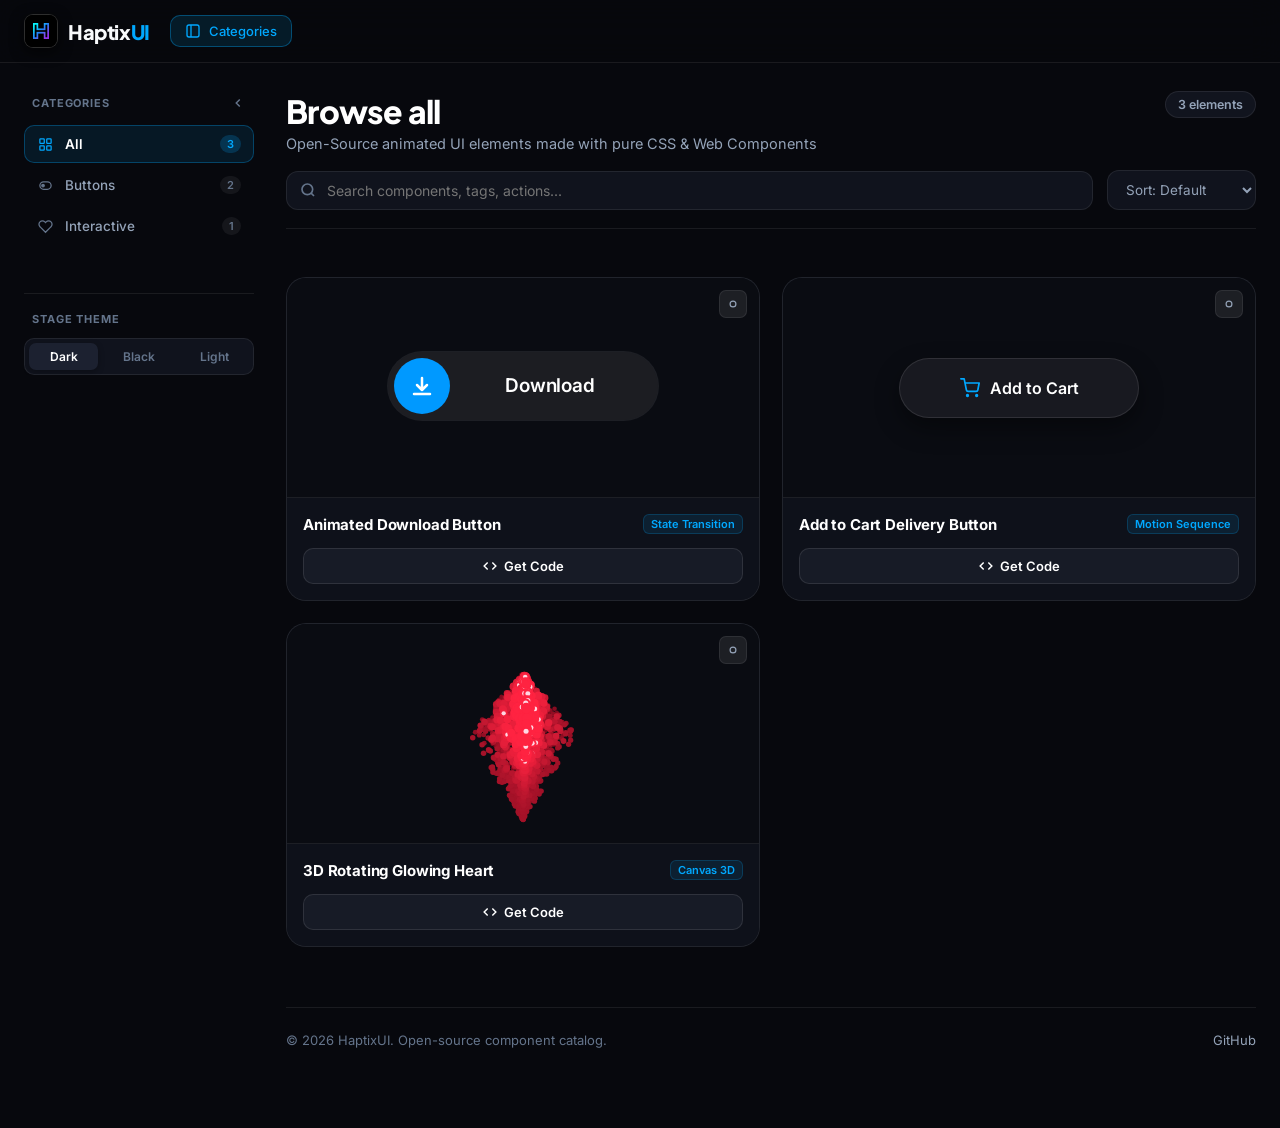
==== commit 66e919f4: "Add String Confession component & LOVE trigger to index.html" ====
--- a/index.html
+++ b/index.html
@@ -2,7 +2,7 @@
 <html lang="en">
 <head>
   <meta charset="UTF-8">
-  <meta name="viewport" content="width=1280">
+  <meta name="viewport" content="width=device-width, initial-scale=1.0">
   <title>HaptixUI | Interactive Micro-Interactions &amp; UI Components</title>
   <meta name="description" content="Open-source production-ready micro-interactions and animated UI elements built with pure HTML, CSS, and Web Components.">
 
--- a/style.css
+++ b/style.css
@@ -665,36 +665,27 @@
   white-space: nowrap;
 }
 
-/* Stats Row: Views & Likes */
-.comp-stats-row {
-  display: flex;
-  align-items: center;
-  justify-content: space-between;
-  font-size: 12px;
-  color: var(--text-muted);
-}
-
-.comp-stats-left {
-  display: flex;
-  align-items: center;
-  gap: 12px;
-}
-
-.stat-item {
-  display: flex;
-  align-items: center;
-  gap: 4px;
+/* Component Description */
+.comp-desc {
+  font-size: 13px;
+  line-height: 1.5;
+  color: #94a3b8;
+  margin: 0;
+  display: -webkit-box;
+  -webkit-line-clamp: 2;
+  -webkit-box-orient: vertical;
+  overflow: hidden;
+  min-height: 38px;
 }
 
 /* Action Buttons Row */
 .comp-actions-row {
-  display: grid;
-  grid-template-columns: 1fr auto;
-  gap: 8px;
+  display: flex;
   margin-top: 2px;
 }
 
 .btn-get-code {
+  width: 100%;
   display: flex;
   align-items: center;
   justify-content: center;
@@ -702,7 +693,7 @@
   background: #171b26;
   border: 1px solid rgba(255, 255, 255, 0.1);
   border-radius: 10px;
-  padding: 8px 12px;
+  padding: 9px 14px;
   color: #ffffff;
   font-family: inherit;
   font-size: 13px;
@@ -714,34 +705,6 @@
 .btn-get-code:hover {
   background: #1f2536;
   border-color: rgba(0, 168, 255, 0.4);
-}
-
-.btn-quick-copy {
-  display: flex;
-  align-items: center;
-  justify-content: center;
-  gap: 6px;
-  background: rgba(0, 168, 255, 0.1);
-  border: 1px solid rgba(0, 168, 255, 0.3);
-  border-radius: 10px;
-  padding: 8px 14px;
-  color: var(--accent-cyan);
-  font-family: inherit;
-  font-size: 13px;
-  font-weight: 600;
-  cursor: pointer;
-  transition: all 0.2s ease;
-}
-
-.btn-quick-copy:hover {
-  background: var(--accent-cyan);
-  color: #ffffff;
-}
-
-.btn-quick-copy.copied {
-  background: rgba(16, 185, 129, 0.2);
-  border-color: var(--accent-emerald);
-  color: var(--accent-emerald);
 }
 
 /* --------------------------------------------------------------------------
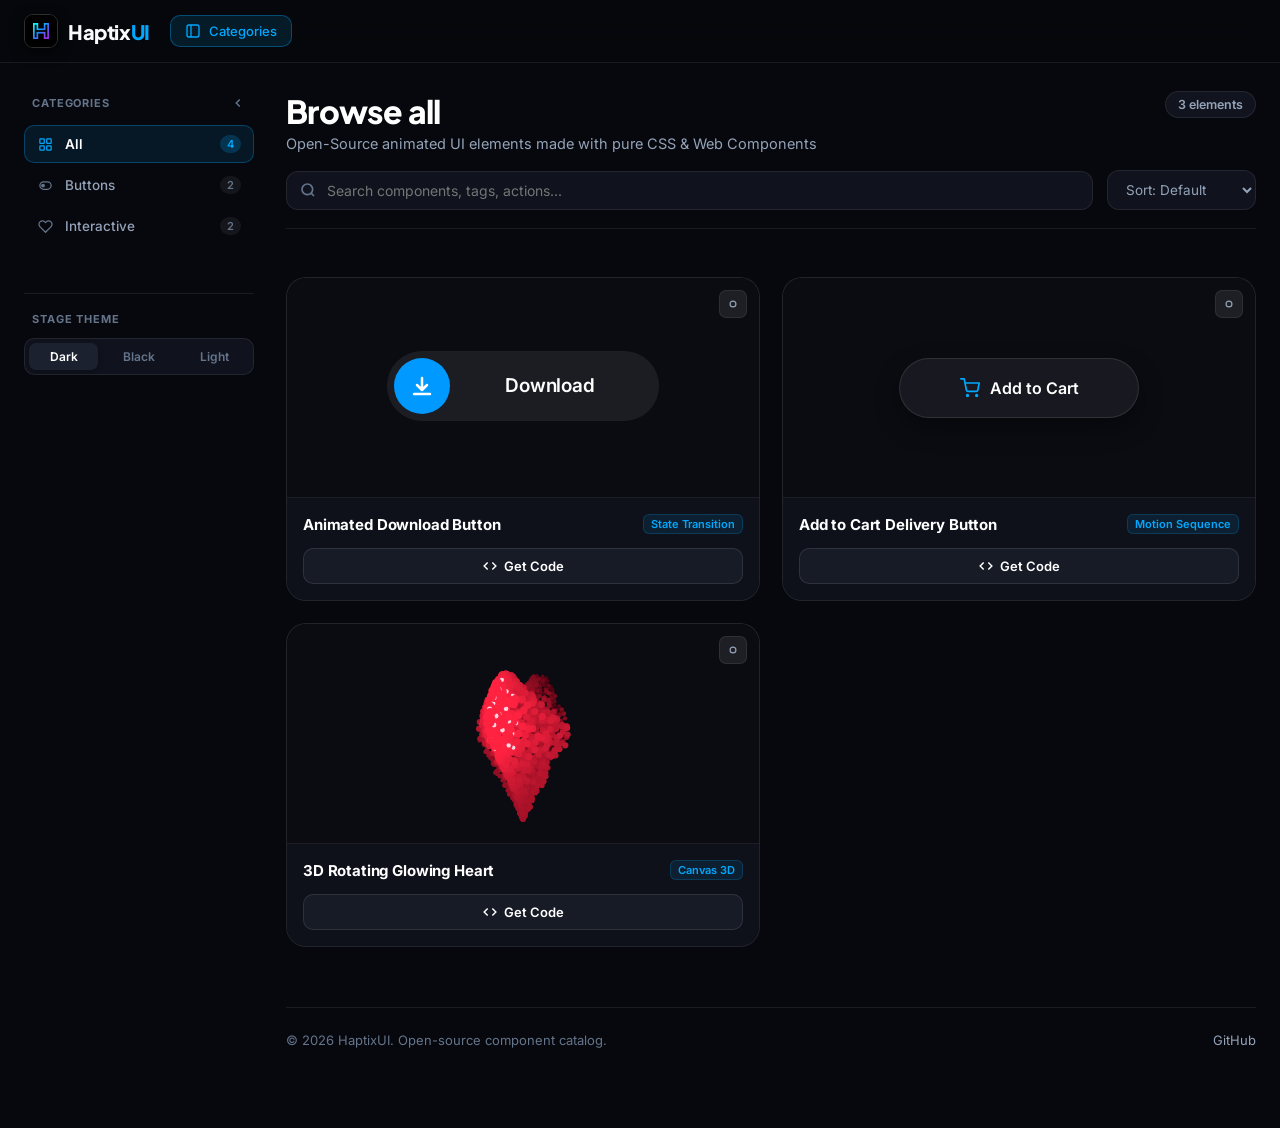
==== commit 320d7144: "Add String Confession component & LOVE trigger to index.html" ====
--- a/index.html
+++ b/index.html
@@ -74,7 +74,7 @@
                 </svg>
               </span>
               <span class="item-label">All</span>
-              <span class="item-count">3</span>
+              <span class="item-count">4</span>
             </button>
             <button class="sidebar-nav-item" data-category="Buttons" role="tab">
               <span class="item-icon">
@@ -93,7 +93,7 @@
                 </svg>
               </span>
               <span class="item-label">Interactive</span>
-              <span class="item-count">1</span>
+              <span class="item-count">2</span>
             </button>
           </nav>
         </div>
@@ -119,7 +119,7 @@
             <h1 class="browse-title" id="browseCategoryTitle">Browse all</h1>
             <p class="browse-subtitle" id="browseSubtitle">Open-Source animated UI elements made with pure CSS &amp; Web Components</p>
           </div>
-          <div class="browse-count-badge" id="browseCountBadge">3 elements</div>
+          <div class="browse-count-badge" id="browseCountBadge">4 elements</div>
         </div>
 
         <!-- Filter & Search Toolbar -->
--- a/style.css
+++ b/style.css
@@ -952,7 +952,7 @@
 }
 
 /* --------------------------------------------------------------------------
-   RESPONSIVENESS ACROSS ALL DEVICES (PHONES, TABLETS, DESKTOPS)
+   MULTI-DEVICE RESPONSIVE SYSTEM (MOBILE, TABLET, DESKTOP)
    -------------------------------------------------------------------------- */
 
 /* Large Screens when sidebar is collapsed */
@@ -960,8 +960,183 @@
   grid-template-columns: repeat(auto-fill, minmax(320px, 1fr));
 }
 
-/* Permanent Desktop Layout Across All Screens */
-.components-grid {
-  grid-template-columns: repeat(auto-fill, minmax(320px, 1fr));
-}
-
+/* Tablets & Small Laptops (769px – 1024px) */
+@media (min-width: 769px) and (max-width: 1024px) {
+  .app-layout {
+    gap: 20px;
+    padding: 20px 20px 60px 20px;
+  }
+  .app-sidebar {
+    width: 200px;
+  }
+  .components-grid {
+    grid-template-columns: repeat(2, 1fr);
+    gap: 18px;
+  }
+  .modal-dialog {
+    max-width: 90vw;
+  }
+}
+
+/* Mobile Phones (320px – 768px) */
+@media (max-width: 768px) {
+  body {
+    overflow-x: hidden;
+  }
+
+  .nav-container {
+    padding: 0 16px;
+  }
+
+  .app-layout {
+    flex-direction: column;
+    gap: 16px;
+    padding: 16px 14px 60px 14px;
+    overflow-x: clip;
+  }
+
+  /* Mobile Categories: Horizontal Scrollable Strip */
+  .app-sidebar {
+    width: 100%;
+    position: static;
+    max-height: none;
+    overflow: visible;
+  }
+
+  .sidebar-sticky-wrap {
+    gap: 12px;
+  }
+
+  .sidebar-heading-row,
+  .sidebar-collapse-btn {
+    display: none;
+  }
+
+  .sidebar-section:not(:first-child) {
+    display: none;
+  }
+
+  .sidebar-nav {
+    flex-direction: row;
+    overflow-x: auto;
+    -webkit-overflow-scrolling: touch;
+    scrollbar-width: none;
+    padding-bottom: 4px;
+    gap: 8px;
+  }
+
+  .sidebar-nav::-webkit-scrollbar {
+    display: none;
+  }
+
+  .sidebar-nav-item {
+    width: auto;
+    white-space: nowrap;
+    padding: 8px 14px;
+    font-size: 13px;
+    border-radius: 9999px;
+    background: rgba(255, 255, 255, 0.04);
+    border: 1px solid rgba(255, 255, 255, 0.08);
+  }
+
+  .sidebar-nav-item.active {
+    background: rgba(0, 168, 255, 0.15);
+    border-color: var(--accent-cyan);
+  }
+
+  .nav-sidebar-toggle-btn {
+    display: none;
+  }
+
+  .sidebar-expand-float-btn {
+    display: none !important;
+  }
+
+  /* Catalog Browse Area */
+  .browse-header {
+    margin-bottom: 16px;
+  }
+
+  .browse-title-row {
+    flex-direction: column;
+    align-items: flex-start;
+    gap: 10px;
+  }
+
+  .browse-title {
+    font-size: 22px;
+  }
+
+  .browse-subtitle {
+    font-size: 13px;
+  }
+
+  .browse-toolbar {
+    flex-direction: column;
+    gap: 10px;
+    margin-top: 14px;
+  }
+
+  .search-field,
+  .sort-wrapper,
+  .sort-select {
+    width: 100%;
+  }
+
+  /* 1-Column Fluid Cards Grid */
+  .components-grid {
+    grid-template-columns: 1fr;
+    gap: 16px;
+    margin-top: 14px;
+  }
+
+  .comp-stage {
+    height: 200px;
+  }
+
+  .btn-get-code {
+    min-height: 44px; /* Accessible touch target */
+  }
+
+  /* Mobile Code Inspector Modal */
+  .modal-dialog {
+    max-width: 100%;
+    max-height: 94vh;
+    border-radius: 18px;
+    margin: 8px;
+  }
+
+  .modal-header {
+    padding: 14px 18px;
+  }
+
+  .modal-title {
+    font-size: 16px;
+  }
+
+  .modal-content-grid {
+    grid-template-columns: 1fr;
+    display: flex;
+    flex-direction: column;
+    min-height: auto;
+    overflow-y: auto;
+  }
+
+  .modal-preview-pane {
+    height: 220px;
+    min-height: 220px;
+    border-right: none;
+    border-bottom: 1px solid var(--border-subtle);
+    padding: 20px;
+  }
+
+  .modal-code-pane {
+    min-height: 260px;
+    flex: 1;
+  }
+
+  .modal-code-body pre {
+    font-size: 11.5px;
+  }
+}
+
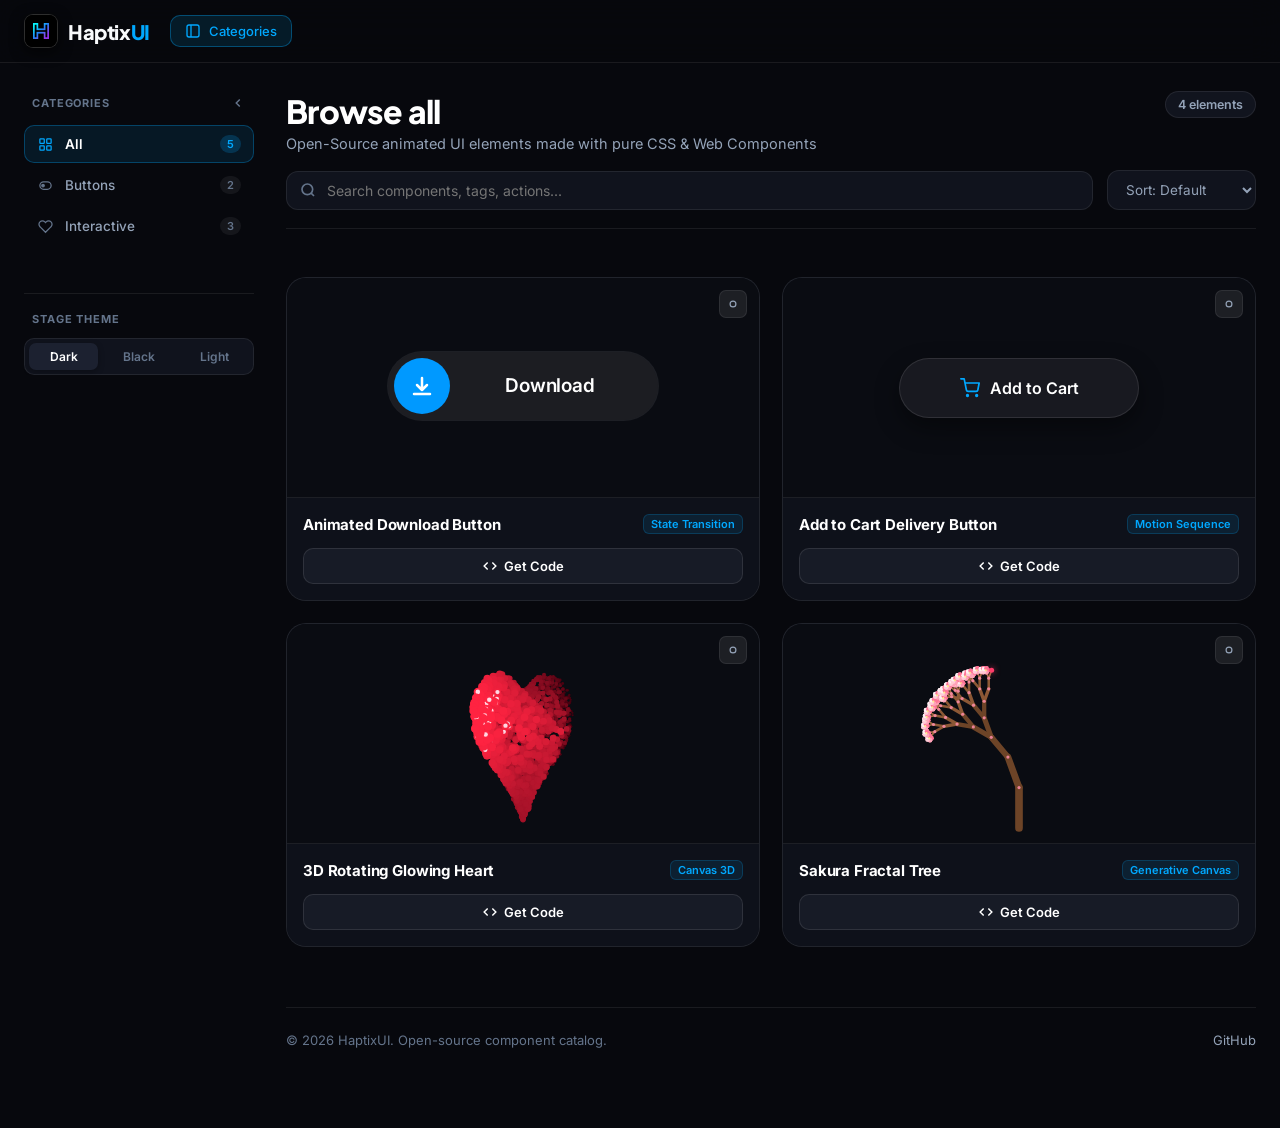
==== commit ec312aa7: "Add String Confession component & LOVE trigger to index.html" ====
--- a/index.html
+++ b/index.html
@@ -74,7 +74,7 @@
                 </svg>
               </span>
               <span class="item-label">All</span>
-              <span class="item-count">4</span>
+              <span class="item-count">5</span>
             </button>
             <button class="sidebar-nav-item" data-category="Buttons" role="tab">
               <span class="item-icon">
@@ -93,7 +93,7 @@
                 </svg>
               </span>
               <span class="item-label">Interactive</span>
-              <span class="item-count">2</span>
+              <span class="item-count">3</span>
             </button>
           </nav>
         </div>
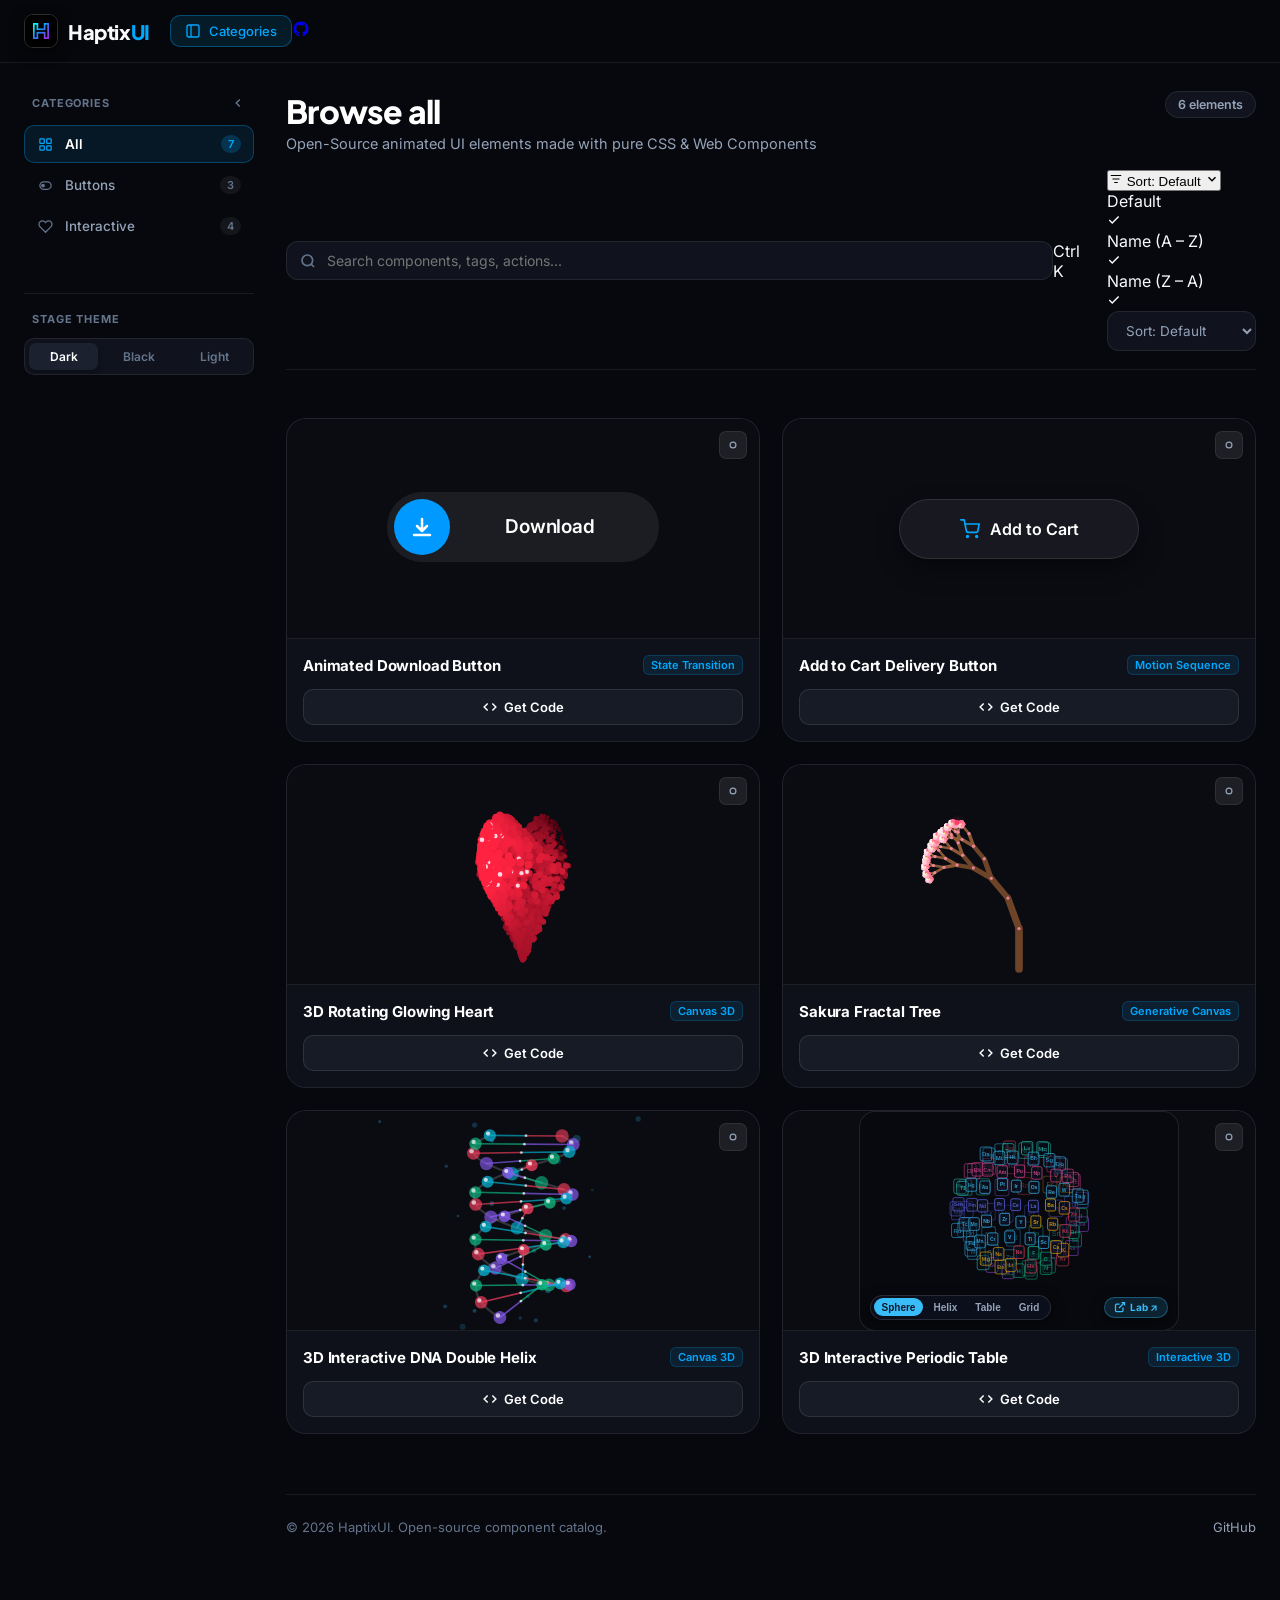
==== commit 6d9f1662: "Deploy index.html" ====
--- a/index.html
+++ b/index.html
@@ -1,237 +1,274 @@
-<!DOCTYPE html>
-<html lang="en">
-<head>
-  <meta charset="UTF-8">
-  <meta name="viewport" content="width=device-width, initial-scale=1.0">
-  <title>HaptixUI | Interactive Micro-Interactions &amp; UI Components</title>
-  <meta name="description" content="Open-source production-ready micro-interactions and animated UI elements built with pure HTML, CSS, and Web Components.">
-
-  <!-- Favicon / Brand Icon -->
-  <link rel="icon" type="image/jpeg" href="haptixui_logo.jpg">
-  <link rel="apple-touch-icon" href="haptixui_logo.jpg">
-
-  <!-- Core CSS -->
-  <link rel="stylesheet" href="style.css">
-</head>
-<body>
-  <!-- App Header / Navbar with Modern Mega Dropdown -->
-  <header class="app-navbar" id="appNavbar">
-    <div class="nav-container">
-      <!-- Left: Logo & Dropdown -->
-      <div class="nav-left">
-        <a href="./" class="brand-logo" aria-label="HaptixUI Home">
-          <div class="logo-badge">
-            <img src="haptixui_logo.jpg" alt="HaptixUI Logo" class="brand-logo-img">
-          </div>
-          <span class="brand-name">Haptix<span>UI</span></span>
-        </a>
-
-        <!-- Categories Sidebar Toggle Button -->
-        <button class="nav-sidebar-toggle-btn active" id="sidebarToggleBtn" title="Toggle Categories Sidebar (Ctrl+B)" aria-label="Toggle Categories Sidebar" aria-pressed="true">
-          <svg class="toggle-icon-sidebar" width="16" height="16" viewBox="0 0 24 24" fill="none" stroke="currentColor" stroke-width="2">
-            <rect x="3" y="3" width="18" height="18" rx="3"></rect>
-            <line x1="9" y1="3" x2="9" y2="21"></line>
-          </svg>
-          <span>Categories</span>
-        </button>
-
-      </div>
-    </div>
-  </header>
-
-  <!-- Responsive App Layout (Sidebar + Main Content) -->
-  <div class="app-layout" id="appLayout">
-    <!-- Floating Edge Button to Unhide Categories when Sidebar is Collapsed -->
-    <button class="sidebar-expand-float-btn" id="sidebarExpandFloatBtn" title="Show Categories (Ctrl+B)" aria-label="Show Categories">
-      <svg width="15" height="15" viewBox="0 0 24 24" fill="none" stroke="currentColor" stroke-width="2">
-        <rect x="3" y="3" width="18" height="18" rx="3"></rect>
-        <line x1="9" y1="3" x2="9" y2="21"></line>
-      </svg>
-      <span>Categories</span>
-    </button>
-
-    <!-- Left Sidebar (Desktop Fixed Sticky / Mobile Touch Horizontal Strip) -->
-    <aside class="app-sidebar" id="appSidebar">
-      <div class="sidebar-sticky-wrap">
-        <!-- Section: Categories Navigation with SVG Icons -->
-        <div class="sidebar-section">
-          <div class="sidebar-heading-row">
-            <span class="sidebar-heading">CATEGORIES</span>
-            <button class="sidebar-collapse-btn" id="sidebarCollapseBtn" title="Hide Sidebar (Ctrl+B)" aria-label="Hide Sidebar">
-              <svg width="14" height="14" viewBox="0 0 24 24" fill="none" stroke="currentColor" stroke-width="2.5">
-                <polyline points="15 18 9 12 15 6"></polyline>
-              </svg>
-            </button>
-          </div>
-          <nav class="sidebar-nav" role="tablist">
-            <button class="sidebar-nav-item active" data-category="All" role="tab">
-              <span class="item-icon">
-                <svg width="15" height="15" viewBox="0 0 24 24" fill="none" stroke="currentColor" stroke-width="2">
-                  <rect x="3" y="3" width="7" height="7" rx="1"></rect>
-                  <rect x="14" y="3" width="7" height="7" rx="1"></rect>
-                  <rect x="14" y="14" width="7" height="7" rx="1"></rect>
-                  <rect x="3" y="14" width="7" height="7" rx="1"></rect>
-                </svg>
-              </span>
-              <span class="item-label">All</span>
-              <span class="item-count">5</span>
-            </button>
-            <button class="sidebar-nav-item" data-category="Buttons" role="tab">
-              <span class="item-icon">
-                <svg width="15" height="15" viewBox="0 0 24 24" fill="none" stroke="currentColor" stroke-width="2">
-                  <rect x="3" y="6" width="18" height="12" rx="6"></rect>
-                  <circle cx="8" cy="12" r="2" fill="currentColor"></circle>
-                </svg>
-              </span>
-              <span class="item-label">Buttons</span>
-              <span class="item-count">2</span>
-            </button>
-            <button class="sidebar-nav-item" data-category="Interactive" role="tab">
-              <span class="item-icon">
-                <svg width="15" height="15" viewBox="0 0 24 24" fill="none" stroke="currentColor" stroke-width="2">
-                  <path d="M20.84 4.61a5.5 5.5 0 0 0-7.78 0L12 5.67l-1.06-1.06a5.5 5.5 0 0 0-7.78 7.78l1.06 1.06L12 21.23l7.78-7.78 1.06-1.06a5.5 5.5 0 0 0 0-7.78z"></path>
-                </svg>
-              </span>
-              <span class="item-label">Interactive</span>
-              <span class="item-count">3</span>
-            </button>
-          </nav>
-        </div>
-
-        <!-- Section: Stage Background Switcher -->
-        <div class="sidebar-section">
-          <div class="sidebar-heading">STAGE THEME</div>
-          <div class="theme-switch-group">
-            <button class="theme-pill-btn active" data-theme="dark" title="Dark Slate Stage">Dark</button>
-            <button class="theme-pill-btn" data-theme="black" title="AMOLED Pitch Black Stage">Black</button>
-            <button class="theme-pill-btn" data-theme="light" title="Light Canvas Stage">Light</button>
-          </div>
-        </div>
-      </div>
-    </aside>
-
-    <!-- Main Content Area -->
-    <main class="app-main">
-      <!-- Browse Header -->
-      <section class="browse-header">
-        <div class="browse-title-row">
-          <div>
-            <h1 class="browse-title" id="browseCategoryTitle">Browse all</h1>
-            <p class="browse-subtitle" id="browseSubtitle">Open-Source animated UI elements made with pure CSS &amp; Web Components</p>
-          </div>
-          <div class="browse-count-badge" id="browseCountBadge">4 elements</div>
-        </div>
-
-        <!-- Filter & Search Toolbar -->
-        <div class="browse-toolbar">
-          <!-- Search input with shortcut hint -->
-          <div class="search-field">
-            <svg class="search-icon" width="16" height="16" viewBox="0 0 24 24" fill="none" stroke="currentColor" stroke-width="2.5">
-              <circle cx="11" cy="11" r="8"></circle>
-              <line x1="21" y1="21" x2="16.65" y2="16.65"></line>
-            </svg>
-            <input 
-              type="text" 
-              id="searchInput" 
-              class="search-input" 
-              placeholder="Search components, tags, actions..."
-              autocomplete="off"
-            >
-            <button class="search-clear-btn" id="searchClearBtn" aria-label="Clear search">×</button>
-          </div>
-
-          <!-- Sort dropdown -->
-          <div class="sort-wrapper">
-            <select class="sort-select" id="sortSelect" aria-label="Sort components">
-              <option value="default">Sort: Default</option>
-              <option value="name">Sort: Name A-Z</option>
-            </select>
-          </div>
-        </div>
-      </section>
-
-      <!-- Components Showcase Grid -->
-      <section class="components-grid" id="componentsGrid" aria-label="Component gallery">
-        <!-- Injected dynamically by main.js -->
-      </section>
-
-      <!-- Clean Minimal Footer -->
-      <footer class="app-footer">
-        <div>&copy; 2026 HaptixUI. Open-source component catalog.</div>
-        <div class="footer-links">
-          <a href="https://github.com/HaptixUI/haptixui" target="_blank" rel="noopener">GitHub</a>
-        </div>
-      </footer>
-    </main>
-  </div>
-
-  <!-- Inspector Modal (Code & Live Device Preview) -->
-  <div class="modal-backdrop" id="modalBackdrop" role="dialog" aria-modal="true" aria-labelledby="modalTitle">
-    <div class="modal-dialog">
-      <div class="modal-header">
-        <div class="modal-title-box">
-          <h2 class="modal-title" id="modalTitle">Component Name</h2>
-          <span class="comp-badge" id="modalBadge">Interactive</span>
-        </div>
-        <button class="modal-close" id="modalCloseBtn" aria-label="Close modal">
-          <svg width="18" height="18" viewBox="0 0 24 24" fill="none" stroke="currentColor" stroke-width="2.5">
-            <line x1="18" y1="6" x2="6" y2="18"></line>
-            <line x1="6" y1="6" x2="18" y2="18"></line>
-          </svg>
-        </button>
-      </div>
-
-      <div class="modal-content-grid">
-        <!-- Left: Interactive Preview Canvas -->
-        <div class="modal-preview-pane">
-          <div style="position: absolute; top: 16px; left: 20px; display: flex; gap: 8px;">
-            <button class="stage-btn" id="modalStageThemeBtn" title="Toggle Canvas Background (Dark / Light)">
-              <svg width="15" height="15" viewBox="0 0 24 24" fill="none" stroke="currentColor" stroke-width="2">
-                <circle cx="12" cy="12" r="5"></circle>
-              </svg>
-            </button>
-          </div>
-
-          <div class="modal-preview-stage" id="modalPreviewStage">
-            <!-- Dynamic Component Placed Here -->
-          </div>
-        </div>
-
-        <!-- Right: Code Tabs & Copy Action -->
-        <div class="modal-code-pane">
-          <div class="modal-tabs">
-            <div class="tab-list">
-              <button class="tab-btn active" data-tab="html">HTML</button>
-              <button class="tab-btn" data-tab="css">CSS</button>
-              <button class="tab-btn" data-tab="js">JS</button>
-            </div>
-            <button class="code-copy-action" id="modalCopyBtn">
-              <svg width="14" height="14" viewBox="0 0 24 24" fill="none" stroke="currentColor" stroke-width="2.5">
-                <rect x="9" y="9" width="13" height="13" rx="2" ry="2"></rect>
-                <path d="M5 15H4a2 2 0 0 1-2-2V4a2 2 0 0 1 2-2h9a2 2 0 0 1 2 2v1"></path>
-              </svg>
-              <span>Copy Code</span>
-            </button>
-          </div>
-
-          <div class="modal-code-body">
-            <pre><code id="modalCodeSnippet"></code></pre>
-          </div>
-        </div>
-      </div>
-    </div>
-  </div>
-
-  <!-- Toast Notification -->
-  <div class="toast-msg" id="toast">
-    <svg width="18" height="18" viewBox="0 0 24 24" fill="none" stroke="#10b981" stroke-width="2.5">
-      <polyline points="20 6 9 17 4 12"></polyline>
-    </svg>
-    <span id="toastText">Code copied to clipboard!</span>
-  </div>
-
-  <!-- Scripts -->
-  <script type="module" src="components.js"></script>
-  <script type="module" src="main.js"></script>
-</body>
-</html>
+<!DOCTYPE html>
+<html lang="en">
+<head>
+  <meta charset="UTF-8">
+  <meta name="viewport" content="width=1280">
+  <title>HaptixUI | Interactive Micro-Interactions &amp; UI Components</title>
+  <meta name="description" content="Open-source production-ready micro-interactions and animated UI elements built with pure HTML, CSS, and Web Components.">
+
+  <!-- Favicon / Brand Icon -->
+  <link rel="icon" type="image/jpeg" href="haptixui_logo.jpg">
+  <link rel="apple-touch-icon" href="haptixui_logo.jpg">
+
+  <!-- Core CSS -->
+  <link rel="stylesheet" href="style.css">
+</head>
+<body>
+  <!-- App Header / Navbar with Modern Mega Dropdown -->
+  <header class="app-navbar" id="appNavbar">
+    <div class="nav-container">
+      <!-- Left: Logo & Dropdown -->
+      <div class="nav-left">
+        <a href="./" class="brand-logo" aria-label="HaptixUI Home">
+          <div class="logo-badge">
+            <img src="haptixui_logo.jpg" alt="HaptixUI Logo" class="brand-logo-img">
+          </div>
+          <span class="brand-name">Haptix<span>UI</span></span>
+        </a>
+
+        <!-- Categories Sidebar Toggle Button -->
+        <button class="nav-sidebar-toggle-btn active" id="sidebarToggleBtn" title="Toggle Categories Sidebar (Ctrl+B)" aria-label="Toggle Categories Sidebar" aria-pressed="true">
+          <svg class="toggle-icon-sidebar" width="16" height="16" viewBox="0 0 24 24" fill="none" stroke="currentColor" stroke-width="2">
+            <rect x="3" y="3" width="18" height="18" rx="3"></rect>
+            <line x1="9" y1="3" x2="9" y2="21"></line>
+          </svg>
+          <span>Categories</span>
+        </button>
+      </div>
+
+      <!-- Right: Minimal Clean Quick Links -->
+      <div class="nav-right">
+        <a href="https://github.com/HaptixUI/haptixui" target="_blank" rel="noopener" class="nav-icon-link" aria-label="GitHub Repository" title="GitHub">
+          <svg width="18" height="18" viewBox="0 0 24 24" fill="currentColor">
+            <path fill-rule="evenodd" clip-rule="evenodd" d="M12 2C6.477 2 2 6.484 2 12.017c0 4.425 2.865 8.18 6.839 9.504.5.092.682-.217.682-.483 0-.237-.008-.868-.013-1.703-2.782.605-3.369-1.343-3.369-1.343-.454-1.158-1.11-1.466-1.11-1.466-.908-.62.069-.608.069-.608 1.003.07 1.53 1.032 1.53 1.032.892 1.53 2.341 1.088 2.91.832.092-.647.35-1.088.636-1.338-2.22-.253-4.555-1.113-4.555-4.951 0-1.093.39-1.988 1.029-2.688-.103-.253-.446-1.272.098-2.65 0 0 .84-.27 2.75 1.026A9.564 9.564 0 0112 6.844c.85.004 1.705.115 2.504.337 1.909-1.296 2.747-1.027 2.747-1.027.546 1.379.202 2.398.1 2.651.64.7 1.028 1.595 1.028 2.688 0 3.848-2.339 4.695-4.566 4.943.359.309.678.92.678 1.855 0 1.338-.012 2.419-.012 2.747 0 .268.18.58.688.482A10.019 10.019 0 0022 12.017C22 6.484 17.522 2 12 2z"/>
+          </svg>
+        </a>
+      </div>
+    </div>
+  </header>
+
+  <!-- Responsive App Layout (Sidebar + Main Content) -->
+  <div class="app-layout" id="appLayout">
+    <!-- Left Sidebar (Desktop Fixed Sticky) -->
+    <aside class="app-sidebar" id="appSidebar">
+      <div class="sidebar-sticky-wrap">
+        <!-- Section: Categories Navigation with SVG Icons -->
+        <div class="sidebar-section">
+          <div class="sidebar-heading-row">
+            <span class="sidebar-heading">CATEGORIES</span>
+            <button class="sidebar-collapse-btn" id="sidebarCollapseBtn" title="Hide Sidebar (Ctrl+B)" aria-label="Hide Sidebar">
+              <svg width="14" height="14" viewBox="0 0 24 24" fill="none" stroke="currentColor" stroke-width="2.5">
+                <polyline points="15 18 9 12 15 6"></polyline>
+              </svg>
+            </button>
+          </div>
+          <nav class="sidebar-nav" role="tablist">
+            <button class="sidebar-nav-item active" data-category="All" role="tab">
+              <span class="item-icon">
+                <svg width="15" height="15" viewBox="0 0 24 24" fill="none" stroke="currentColor" stroke-width="2">
+                  <rect x="3" y="3" width="7" height="7" rx="1"></rect>
+                  <rect x="14" y="3" width="7" height="7" rx="1"></rect>
+                  <rect x="14" y="14" width="7" height="7" rx="1"></rect>
+                  <rect x="3" y="14" width="7" height="7" rx="1"></rect>
+                </svg>
+              </span>
+              <span class="item-label">All</span>
+              <span class="item-count">7</span>
+            </button>
+            <button class="sidebar-nav-item" data-category="Buttons" role="tab">
+              <span class="item-icon">
+                <svg width="15" height="15" viewBox="0 0 24 24" fill="none" stroke="currentColor" stroke-width="2">
+                  <rect x="3" y="6" width="18" height="12" rx="6"></rect>
+                  <circle cx="8" cy="12" r="2" fill="currentColor"></circle>
+                </svg>
+              </span>
+              <span class="item-label">Buttons</span>
+              <span class="item-count">3</span>
+            </button>
+            <button class="sidebar-nav-item" data-category="Interactive" role="tab">
+              <span class="item-icon">
+                <svg width="15" height="15" viewBox="0 0 24 24" fill="none" stroke="currentColor" stroke-width="2">
+                  <path d="M20.84 4.61a5.5 5.5 0 0 0-7.78 0L12 5.67l-1.06-1.06a5.5 5.5 0 0 0-7.78 7.78l1.06 1.06L12 21.23l7.78-7.78 1.06-1.06a5.5 5.5 0 0 0 0-7.78z"></path>
+                </svg>
+              </span>
+              <span class="item-label">Interactive</span>
+              <span class="item-count">4</span>
+            </button>
+          </nav>
+        </div>
+
+        <!-- Section: Stage Background Switcher -->
+        <div class="sidebar-section">
+          <div class="sidebar-heading">STAGE THEME</div>
+          <div class="theme-switch-group">
+            <button class="theme-pill-btn active" data-theme="dark" title="Dark Slate Stage">Dark</button>
+            <button class="theme-pill-btn" data-theme="black" title="AMOLED Pitch Black Stage">Black</button>
+            <button class="theme-pill-btn" data-theme="light" title="Light Canvas Stage">Light</button>
+          </div>
+        </div>
+      </div>
+    </aside>
+
+    <!-- Main Content Area -->
+    <main class="app-main">
+      <!-- Browse Header -->
+      <section class="browse-header">
+        <div class="browse-title-row">
+          <div>
+            <h1 class="browse-title" id="browseCategoryTitle">Browse all</h1>
+            <p class="browse-subtitle" id="browseSubtitle">Open-Source animated UI elements made with pure CSS &amp; Web Components</p>
+          </div>
+          <div class="browse-count-badge" id="browseCountBadge">7 elements</div>
+        </div>
+
+        <!-- Filter & Search Toolbar -->
+        <div class="browse-toolbar">
+          <!-- Search input with shortcut hint -->
+          <div class="search-field">
+            <svg class="search-icon" width="16" height="16" viewBox="0 0 24 24" fill="none" stroke="currentColor" stroke-width="2.5">
+              <circle cx="11" cy="11" r="8"></circle>
+              <line x1="21" y1="21" x2="16.65" y2="16.65"></line>
+            </svg>
+            <input 
+              type="text" 
+              id="searchInput" 
+              class="search-input" 
+              placeholder="Search components, tags, actions..."
+              autocomplete="off"
+            >
+            <span class="search-kbd-hint">Ctrl K</span>
+            <button class="search-clear-btn" id="searchClearBtn" aria-label="Clear search">×</button>
+          </div>
+
+          <!-- Modern Custom Sort Dropdown -->
+          <div class="sort-wrapper custom-dropdown" id="sortDropdown">
+            <button type="button" class="custom-dropdown-trigger" id="sortTrigger" aria-haspopup="listbox" aria-expanded="false" aria-label="Sort options">
+              <svg class="sort-icon" width="14" height="14" viewBox="0 0 24 24" fill="none" stroke="currentColor" stroke-width="2">
+                <path d="M3 6h18M6 12h12m-9 6h6"/>
+              </svg>
+              <span class="dropdown-label" id="sortCurrentLabel">Sort: Default</span>
+              <svg class="dropdown-chevron" width="14" height="14" viewBox="0 0 24 24" fill="none" stroke="currentColor" stroke-width="2.5">
+                <polyline points="6 9 12 15 18 9"></polyline>
+              </svg>
+            </button>
+            <div class="custom-dropdown-menu" id="sortMenu" role="listbox">
+              <div class="dropdown-item active" data-value="default" role="option" aria-selected="true">
+                <div class="item-text">
+                  <span class="item-title">Default</span>
+                </div>
+                <svg class="check-icon" width="14" height="14" viewBox="0 0 24 24" fill="none" stroke="currentColor" stroke-width="2.5">
+                  <polyline points="20 6 9 17 4 12"></polyline>
+                </svg>
+              </div>
+              <div class="dropdown-item" data-value="name" role="option" aria-selected="false">
+                <div class="item-text">
+                  <span class="item-title">Name (A – Z)</span>
+                </div>
+                <svg class="check-icon" width="14" height="14" viewBox="0 0 24 24" fill="none" stroke="currentColor" stroke-width="2.5">
+                  <polyline points="20 6 9 17 4 12"></polyline>
+                </svg>
+              </div>
+              <div class="dropdown-item" data-value="name-desc" role="option" aria-selected="false">
+                <div class="item-text">
+                  <span class="item-title">Name (Z – A)</span>
+                </div>
+                <svg class="check-icon" width="14" height="14" viewBox="0 0 24 24" fill="none" stroke="currentColor" stroke-width="2.5">
+                  <polyline points="20 6 9 17 4 12"></polyline>
+                </svg>
+              </div>
+            </div>
+            <!-- Hidden native select for fallback/test compatibility -->
+            <select class="sort-select sr-only" id="sortSelect" aria-hidden="true" tabindex="-1">
+              <option value="default">Sort: Default</option>
+              <option value="name">Sort: Name A-Z</option>
+              <option value="name-desc">Sort: Name Z-A</option>
+            </select>
+          </div>
+        </div>
+      </section>
+
+      <!-- Components Showcase Grid -->
+      <section class="components-grid" id="componentsGrid" aria-label="Component gallery">
+        <!-- Injected dynamically by main.js -->
+      </section>
+
+      <!-- Clean Minimal Footer -->
+      <footer class="app-footer">
+        <div>&copy; 2026 HaptixUI. Open-source component catalog.</div>
+        <div class="footer-links">
+          <a href="https://github.com/HaptixUI/haptixui" target="_blank" rel="noopener">GitHub</a>
+        </div>
+      </footer>
+    </main>
+  </div>
+
+  <!-- Inspector Modal (Code & Live Device Preview) -->
+  <div class="modal-backdrop" id="modalBackdrop" role="dialog" aria-modal="true" aria-labelledby="modalTitle">
+    <div class="modal-dialog">
+      <div class="modal-header">
+        <div class="modal-title-box">
+          <h2 class="modal-title" id="modalTitle">Component Name</h2>
+          <span class="comp-badge" id="modalBadge">Interactive</span>
+        </div>
+        <button class="modal-close" id="modalCloseBtn" aria-label="Close modal">
+          <svg width="18" height="18" viewBox="0 0 24 24" fill="none" stroke="currentColor" stroke-width="2.5">
+            <line x1="18" y1="6" x2="6" y2="18"></line>
+            <line x1="6" y1="6" x2="18" y2="18"></line>
+          </svg>
+        </button>
+      </div>
+
+      <div class="modal-content-grid">
+        <!-- Left: Interactive Preview Canvas -->
+        <div class="modal-preview-pane">
+          <div style="position: absolute; top: 16px; left: 20px; display: flex; gap: 8px;">
+            <button class="stage-btn" id="modalStageThemeBtn" title="Toggle Canvas Background (Dark / Light)">
+              <svg width="15" height="15" viewBox="0 0 24 24" fill="none" stroke="currentColor" stroke-width="2">
+                <circle cx="12" cy="12" r="5"></circle>
+              </svg>
+            </button>
+          </div>
+
+          <div class="modal-preview-stage" id="modalPreviewStage">
+            <!-- Dynamic Component Placed Here -->
+          </div>
+        </div>
+
+        <!-- Right: Code Tabs & Copy Action -->
+        <div class="modal-code-pane">
+          <div class="modal-tabs">
+            <div class="tab-list">
+              <button class="tab-btn active" data-tab="html">HTML</button>
+              <button class="tab-btn" data-tab="css">CSS</button>
+              <button class="tab-btn" data-tab="js">JS</button>
+            </div>
+            <button class="code-copy-action" id="modalCopyBtn">
+              <svg width="14" height="14" viewBox="0 0 24 24" fill="none" stroke="currentColor" stroke-width="2.5">
+                <rect x="9" y="9" width="13" height="13" rx="2" ry="2"></rect>
+                <path d="M5 15H4a2 2 0 0 1-2-2V4a2 2 0 0 1 2-2h9a2 2 0 0 1 2 2v1"></path>
+              </svg>
+              <span>Copy Code</span>
+            </button>
+          </div>
+
+          <div class="modal-code-body">
+            <pre><code id="modalCodeSnippet"></code></pre>
+          </div>
+        </div>
+      </div>
+    </div>
+  </div>
+
+  <!-- Toast Notification -->
+  <div class="toast-msg" id="toast">
+    <svg width="18" height="18" viewBox="0 0 24 24" fill="none" stroke="#10b981" stroke-width="2.5">
+      <polyline points="20 6 9 17 4 12"></polyline>
+    </svg>
+    <span id="toastText">Code copied to clipboard!</span>
+  </div>
+
+  <!-- Scripts -->
+  <script type="module" src="components.js"></script>
+  <script type="module" src="main.js"></script>
+</body>
+</html>
--- a/style.css
+++ b/style.css
@@ -631,6 +631,17 @@
   color: #ffffff;
 }
 
+.comp-stage.stage-light .stage-theme-btn {
+  background: rgba(0, 0, 0, 0.06);
+  border-color: rgba(0, 0, 0, 0.12);
+  color: #1e293b;
+}
+
+.comp-stage.stage-light .stage-theme-btn:hover {
+  background: rgba(0, 0, 0, 0.14);
+  color: #000000;
+}
+
 /* Card Body & Details */
 .comp-body {
   padding: 16px;
@@ -816,9 +827,10 @@
 
 .modal-content-grid {
   display: grid;
-  grid-template-columns: 1fr 1.3fr;
+  grid-template-columns: minmax(0, 1fr) minmax(0, 1.3fr);
   flex: 1;
   min-height: 480px;
+  width: 100%;
   overflow: hidden;
 }
 
@@ -830,6 +842,8 @@
   align-items: center;
   justify-content: center;
   padding: 40px 20px;
+  min-width: 0;
+  overflow: hidden;
 }
 
 .modal-preview-pane.stage-light {
@@ -843,27 +857,51 @@
   padding: 6px;
   border-radius: 8px;
   cursor: pointer;
+  transition: all 0.2s ease;
+}
+
+.stage-btn:hover {
+  background: rgba(255, 255, 255, 0.16);
+}
+
+.modal-preview-pane.stage-light .stage-btn {
+  background: rgba(0, 0, 0, 0.06);
+  border-color: rgba(0, 0, 0, 0.12);
+  color: #1e293b;
+}
+
+.modal-preview-pane.stage-light .stage-btn:hover {
+  background: rgba(0, 0, 0, 0.14);
+  color: #000000;
 }
 
 .modal-code-pane {
   display: flex;
   flex-direction: column;
   background: #090b10;
+  min-width: 0; /* CRITICAL: Prevents long code lines from expanding grid column */
   min-height: 0;
+  width: 100%;
+  overflow: hidden;
 }
 
 .modal-tabs {
   display: flex;
   align-items: center;
   justify-content: space-between;
-  padding: 12px 18px;
+  padding: 12px 20px;
   border-bottom: 1px solid var(--border-subtle);
   background: #0d0f17;
+  width: 100%;
+  box-sizing: border-box;
+  flex-shrink: 0;
+  gap: 12px;
 }
 
 .tab-list {
   display: flex;
   gap: 6px;
+  flex-shrink: 0;
 }
 
 .tab-btn {
@@ -889,30 +927,35 @@
 }
 
 .code-copy-action {
-  display: flex;
-  align-items: center;
-  gap: 6px;
+  display: inline-flex;
+  align-items: center;
+  gap: 7px;
   background: var(--accent-cyan);
   border: none;
   color: #ffffff;
   font-family: inherit;
   font-size: 12.5px;
   font-weight: 600;
-  padding: 6px 12px;
+  padding: 6px 14px;
   border-radius: 8px;
   cursor: pointer;
-  transition: opacity 0.2s ease;
+  transition: all 0.2s ease;
+  flex-shrink: 0;
+  white-space: nowrap;
 }
 
 .code-copy-action:hover {
   opacity: 0.9;
+  transform: translateY(-1px);
 }
 
 .modal-code-body {
   flex: 1;
-  overflow: auto;
-  padding: 18px;
+  overflow-x: auto;
+  overflow-y: auto;
+  padding: 18px 20px;
   background: #08090e;
+  min-width: 0;
 }
 
 .modal-code-body pre {
@@ -921,6 +964,8 @@
   font-size: 12.5px;
   line-height: 1.6;
   color: #cbd5e1;
+  white-space: pre;
+  word-break: normal;
 }
 
 /* Toast Message */
